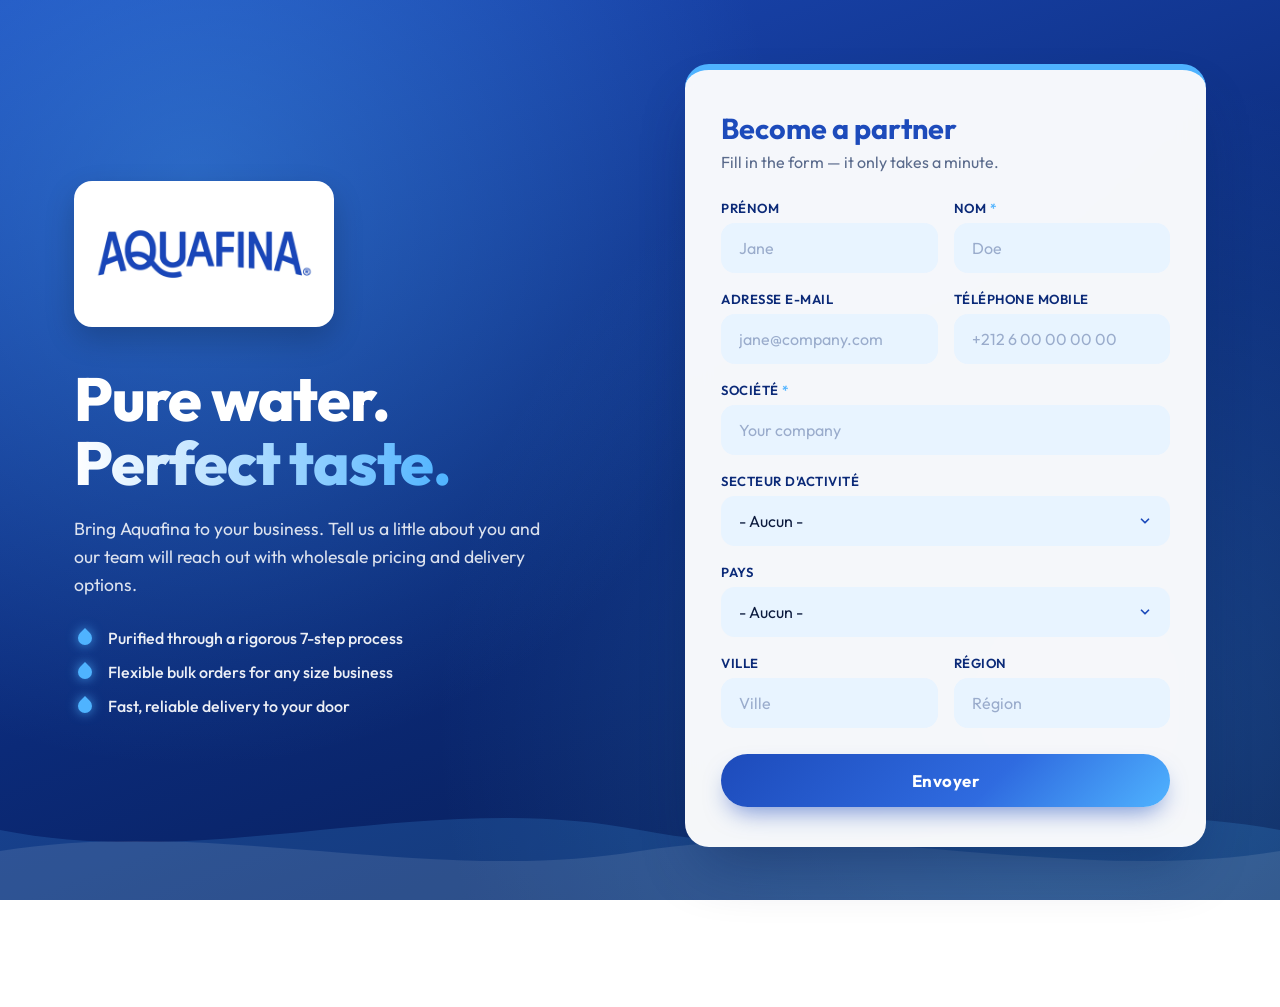
==== index.html @ bd02afce "adding required fields" ====
<!DOCTYPE html>
<html lang="en">
<head>
    <meta charset="UTF-8">
    <meta name="viewport" content="width=device-width, initial-scale=1.0">
    <META HTTP-EQUIV="Content-type" CONTENT="text/html; charset=UTF-8">
    <title>Aquafina | Get in Touch</title>
    <link rel="preconnect" href="https://fonts.googleapis.com">
    <link rel="preconnect" href="https://fonts.gstatic.com" crossorigin>
    <link href="https://fonts.googleapis.com/css2?family=Outfit:wght@400;500;600;700;800&display=swap" rel="stylesheet">
    <link rel="stylesheet" href="./style.css">
</head>
<body>

<div class="ocean" aria-hidden="true">
    <span class="bubble"></span><span class="bubble"></span><span class="bubble"></span>
    <span class="bubble"></span><span class="bubble"></span><span class="bubble"></span>
    <span class="bubble"></span><span class="bubble"></span>
</div>

<main class="page">

    <section class="hero">
        <img class="logo" src="./logo.png" alt="Aquafina">
        <h1>Pure water.<br><span>Perfect taste.</span></h1>
        <p>Bring Aquafina to your business. Tell us a little about you and our team will reach out with wholesale pricing and delivery options.</p>
        <ul class="perks">
            <li>Purified through a rigorous 7-step process</li>
            <li>Flexible bulk orders for any size business</li>
            <li>Fast, reliable delivery to your door</li>
        </ul>
    </section>

    <section class="card">
        <h2>Become a partner</h2>
        <p class="sub">Fill in the form &mdash; it only takes a minute.</p>

<!--  ----------------------------------------------------------------------  -->
<!--  NOTE: Please add the following <META> element to your page <HEAD>.      -->
<!--  If necessary, please modify the charset parameter to specify the        -->
<!--  character set of your HTML page.                                        -->
<!--  ----------------------------------------------------------------------  -->


<!--  ----------------------------------------------------------------------  -->
<!--  NOTE: Please add the following <FORM> element to your page.             -->
<!--  ----------------------------------------------------------------------  -->

<form action="https://webto.salesforce.com/servlet/servlet.WebToLead?encoding=UTF-8&orgId=00Dak00001Ex1m8" method="POST">

<input type=hidden name="oid" value="00Dak00001Ex1m8">
<input type=hidden name="retURL" value="http://">

<!--  ----------------------------------------------------------------------  -->
<!--  NOTE: These fields are optional debugging elements. Please uncomment    -->
<!--  these lines if you wish to test in debug mode.                          -->
<!--  <input type="hidden" name="debug" value=1>                              -->
<!--  <input type="hidden" name="debugEmail" value="chaoukatweb@gmail.com">   -->
<!--  ----------------------------------------------------------------------  -->

<div class="row">
    <div class="field">
        <label for="first_name">Prénom</label>
        <input id="first_name" maxlength="40" name="first_name" type="text" placeholder="Jane" />
    </div>
    <div class="field">
        <label for="last_name">Nom</label>
        <input id="last_name" maxlength="80" name="last_name" type="text" placeholder="Doe" required />
    </div>
</div>

<div class="row">
    <div class="field">
        <label for="email">Adresse e-mail</label>
        <input id="email" maxlength="80" name="email" type="email" placeholder="jane@company.com" />
    </div>
    <div class="field">
        <label for="mobile">Téléphone mobile</label>
        <input id="mobile" maxlength="40" name="mobile" type="tel" placeholder="+212 6 00 00 00 00" />
    </div>
</div>

<div class="field">
    <label for="company">Société</label>
    <input id="company" maxlength="40" name="company" type="text" placeholder="Your company" required />
</div>

<div class="field">
    <label for="industry">Secteur d'activité </label>
    <select id="industry" name="industry" required><option value="">- Aucun -</option>



<option value="Distributors">Distributors</option>
<option value="Restaurateurs">Restaurateurs</option>
<option value="Other">Other</option>

</select>
</div>

<div class="field">
    <label for="country_code">Pays</label>
    <select id="country_code" name="country_code"><option value="">- Aucun -</option><option value="AF">Afghanistan</option>
<option value="ZA">Afrique du Sud</option>
<option value="AL">Albanie</option>
<option value="DZ">Algérie</option>
<option value="DE">Allemagne</option>
<option value="AD">Andorre</option>
<option value="AO">Angola</option>
<option value="AI">Anguilla</option>
<option value="AQ">Antarctique</option>
<option value="AG">Antigua et Barbuda</option>
<option value="SA">Arabie Saoudite</option>
<option value="AR">Argentine</option>
<option value="AM">Arménie</option>
<option value="AW">Aruba</option>
<option value="AU">Australie</option>
<option value="AT">Autriche</option>
<option value="AZ">Azerbaïdjan</option>
<option value="BS">Bahamas</option>
<option value="BH">Bahreïn</option>
<option value="BD">Bangladesh</option>
<option value="BB">Barbade</option>
<option value="BE">Belgique</option>
<option value="BZ">Belize</option>
<option value="BJ">Bénin</option>
<option value="BM">Bermudes</option>
<option value="BT">Bhoutan</option>
<option value="BY">Biélorussie</option>
<option value="MM">Birmanie</option>
<option value="BO">Bolivie, État plurinational</option>
<option value="BQ">Bonaire, Saint-Eustache et Saba</option>
<option value="BA">Bosnie-Herzégovine</option>
<option value="BW">Botswana</option>
<option value="BR">Brésil</option>
<option value="BN">Brunéi Darussalam</option>
<option value="BG">Bulgarie</option>
<option value="BF">Burkina Faso</option>
<option value="BI">Burundi</option>
<option value="KH">Cambodge</option>
<option value="CM">Cameroun</option>
<option value="CA">Canada</option>
<option value="CV">Cap-Vert</option>
<option value="CL">Chili</option>
<option value="CN">Chine</option>
<option value="CY">Chypre</option>
<option value="CO">Colombien</option>
<option value="KM">Comores</option>
<option value="CG">Congo</option>
<option value="CD">Congo, République démocratique</option>
<option value="KR">Corée du Sud</option>
<option value="CR">Costa Rica</option>
<option value="CI">Côte d&#39;Ivoire</option>
<option value="HR">Croatie</option>
<option value="CW">Curaçao</option>
<option value="DK">Danemark</option>
<option value="DJ">Djibouti</option>
<option value="DM">Dominique</option>
<option value="EG">Égypte</option>
<option value="AE">Émirats Arabes Unis</option>
<option value="EC">Équateur</option>
<option value="ER">Érythrée</option>
<option value="ES">Espagne</option>
<option value="EE">Estonie</option>
<option value="SZ">Eswatini</option>
<option value="US">États-Unis</option>
<option value="ET">Éthiopie</option>
<option value="RU">Fédération de Russie</option>
<option value="FJ">Fidji</option>
<option value="FI">Finlande</option>
<option value="FR">France</option>
<option value="GA">Gabon</option>
<option value="GM">Gambie</option>
<option value="GE">Géorgie</option>
<option value="GS">Géorgie du Sud-et-les Îles Sandwich du Sud</option>
<option value="GH">Ghana</option>
<option value="GI">Gibraltar</option>
<option value="GR">Grèce</option>
<option value="GD">Grenade</option>
<option value="GL">Groenland</option>
<option value="GP">Guadeloupe</option>
<option value="GT">Guatemala</option>
<option value="GG">Guernesey</option>
<option value="GN">Guinée</option>
<option value="GW">Guinée-Bissau</option>
<option value="GQ">Guinée équatoriale</option>
<option value="GY">Guyana</option>
<option value="GF">Guyane française</option>
<option value="HT">Haïti</option>
<option value="HN">Honduras</option>
<option value="HU">Hongrie</option>
<option value="BV">Île Bouvet</option>
<option value="CX">Île Christmas</option>
<option value="IM">Île de Man</option>
<option value="NF">Île Norfolk</option>
<option value="AX">Îles Aland</option>
<option value="KY">Îles Caïmans</option>
<option value="CC">Îles Cocos (Keeling)</option>
<option value="CK">Îles Cook</option>
<option value="FO">Îles Féroé</option>
<option value="HM">Îles Heard-et-MacDonald</option>
<option value="FK">Îles Malouines</option>
<option value="SB">Îles Solomon</option>
<option value="TC">Îles Turques-et-Caïques</option>
<option value="VG">Îles Vierges britanniques</option>
<option value="IN">Inde</option>
<option value="ID">Indonésie</option>
<option value="IQ">Iraq</option>
<option value="IE">Irlande</option>
<option value="IS">Islande</option>
<option value="IL">Israël</option>
<option value="IT">Italie</option>
<option value="JM">Jamaïque</option>
<option value="JP">Japon</option>
<option value="JE">Jersey</option>
<option value="JO">Jordanie</option>
<option value="KZ">Kazakhstan</option>
<option value="KE">Kenya</option>
<option value="KI">Kiribati</option>
<option value="XK">Kosovo</option>
<option value="KW">Koweït</option>
<option value="KG">Kyrgyzstan</option>
<option value="LA">Laos, République démocratique populaire lao</option>
<option value="LS">Lesotho</option>
<option value="LV">Lettonie</option>
<option value="LB">Liban</option>
<option value="LR">Libéria</option>
<option value="LY">Libye</option>
<option value="LI">Liechtenstein</option>
<option value="LT">Lituanie</option>
<option value="LU">Luxembourg</option>
<option value="MO">Macao</option>
<option value="MK">Macédoine du Nord</option>
<option value="MG">Madagascar</option>
<option value="MY">Malaisie</option>
<option value="MW">Malawi</option>
<option value="MV">Maldives</option>
<option value="ML">Mali</option>
<option value="MT">Malte</option>
<option value="MA">Maroc</option>
<option value="MQ">Martinique</option>
<option value="MU">Maurice</option>
<option value="MR">Mauritanie</option>
<option value="YT">Mayotte</option>
<option value="MX">Mexique</option>
<option value="MD">Moldavie, République</option>
<option value="MC">Monaco</option>
<option value="MN">Mongolie</option>
<option value="ME">Monténégro</option>
<option value="MS">Montserrat</option>
<option value="MZ">Mozambique</option>
<option value="NA">Namibie</option>
<option value="NR">Nauru</option>
<option value="NP">Népal</option>
<option value="NI">Nicaragua</option>
<option value="NE">Niger</option>
<option value="NG">Nigéria</option>
<option value="NU">Niué</option>
<option value="NO">Norvège</option>
<option value="NC">Nouvelle Calédonie</option>
<option value="NZ">Nouvelle-Zélande</option>
<option value="OM">Oman</option>
<option value="UG">Ouganda</option>
<option value="UZ">Ouzbékistan</option>
<option value="PK">Pakistan</option>
<option value="PS">Palestine</option>
<option value="PA">Panama</option>
<option value="PG">Papouasie-Nouvelle-Guinée</option>
<option value="PY">Paraguay</option>
<option value="NL">Pays-Bas</option>
<option value="PE">Pérou</option>
<option value="PH">Philippines</option>
<option value="PN">Pitcairn</option>
<option value="PL">Pologne</option>
<option value="PF">Polynésie française</option>
<option value="PT">Portugal</option>
<option value="QA">Qatar</option>
<option value="CF">République centrafricaine</option>
<option value="DO">République Dominicaine</option>
<option value="RE">Réunion</option>
<option value="RO">Roumanie</option>
<option value="GB">Royaume-Uni</option>
<option value="RW">Rwanda</option>
<option value="EH">Sahara occidental</option>
<option value="BL">Saint-Barthélemy</option>
<option value="KN">Saint-Christophe-et-Niévès</option>
<option value="SH">Sainte-Hélène, Ascension et Tristan da Cunha</option>
<option value="LC">Sainte Lucie</option>
<option value="SM">Saint Marin</option>
<option value="MF">Saint-Martin (partie française)</option>
<option value="SX">Saint-Martin (Royaume des Pays-Bas)</option>
<option value="PM">Saint-Pierre-et-Miquelon</option>
<option value="VA">Saint-Siège (État de la Cité du Vatican)</option>
<option value="VC">Saint-Vincent-et-les-Grenadines</option>
<option value="SV">Salvador</option>
<option value="WS">Samoa</option>
<option value="ST">Sao Tomé-et-Principe</option>
<option value="SN">Sénégal</option>
<option value="RS">Serbie</option>
<option value="SC">Seychelles</option>
<option value="SL">Sierra Leone</option>
<option value="SG">Singapour</option>
<option value="SK">Slovaquie</option>
<option value="SI">Slovénie</option>
<option value="SO">Somalie</option>
<option value="SS">Soudan du Sud</option>
<option value="LK">Sri Lanka</option>
<option value="SE">Suède</option>
<option value="CH">Suisse</option>
<option value="SR">Suriname</option>
<option value="SJ">Svalbard et Jan Mayen</option>
<option value="TJ">Tadjikistan</option>
<option value="TW">Taïwan</option>
<option value="TZ">Tanzanie, République unie</option>
<option value="TD">Tchad</option>
<option value="CZ">Tchéquie</option>
<option value="TF">Terres australes françaises</option>
<option value="IO">Territoire britannique de l&#39;océan Indien</option>
<option value="TH">Thaïlande</option>
<option value="TL">Timor-Leste</option>
<option value="TG">Togo</option>
<option value="TK">Tokelau</option>
<option value="TO">Tonga</option>
<option value="TT">Trinité-et-Tobago</option>
<option value="TN">Tunisie</option>
<option value="TM">Turkménistan</option>
<option value="TR">Turquie</option>
<option value="TV">Tuvalu</option>
<option value="UA">Ukraine</option>
<option value="UY">Uruguay</option>
<option value="VU">Vanuatu</option>
<option value="VE">Venezuela, République Bolivarienne</option>
<option value="VN">Vietnam</option>
<option value="WF">Wallis-et-Futuna</option>
<option value="YE">Yémen</option>
<option value="ZM">Zambie</option>
<option value="ZW">Zimbabwe</option>
</select>
</div>

<div class="row">
    <div class="field">
        <label for="city">Ville</label>
        <input id="city" maxlength="40" name="city" type="text" placeholder="Ville" />
    </div>
    <div class="field">
        <label for="00Nak00005GjudP">Région</label>
        <input id="00Nak00005GjudP" maxlength="10" name="00Nak00005GjudP" type="text" placeholder="Région" />
    </div>
</div>


<input type="hidden" id="lead_source" name="lead_source" value="Web" />

<button type="submit" name="submit">Envoyer</button>

</form>

    </section>

</main>

<svg class="waves" viewBox="0 0 1440 200" preserveAspectRatio="none" aria-hidden="true">
    <path class="wave w1" d="M0,100 C240,160 480,40 720,100 C960,160 1200,40 1440,100 L1440,200 L0,200 Z"/>
    <path class="wave w2" d="M0,130 C240,80 480,180 720,130 C960,80 1200,180 1440,130 L1440,200 L0,200 Z"/>
</svg>

<script src="./script.js"></script>
</body>
</html>
---- style.css ----
/* ==========================================================
   Aquafina – Web-to-Lead form
   ========================================================== */

:root {
    --aqua-blue: #1d4bbb;      /* logo blue */
    --aqua-deep: #0b2a78;
    --aqua-navy: #071a4d;
    --aqua-sky: #4fb3ff;
    --aqua-ice: #e8f4ff;
    --white: #ffffff;
    --text: #0d1b3e;
    --muted: #5a6b8c;
    --radius: 14px;
    --shadow: 0 30px 60px -20px rgba(7, 26, 77, 0.45);
}

* { box-sizing: border-box; }

html, body { height: 100%; }

body {
    margin: 0;
    font-family: "Outfit", system-ui, -apple-system, "Segoe UI", sans-serif;
    color: var(--text);
    min-height: 100vh;
    overflow-x: hidden;
    background:
        radial-gradient(circle at 15% 20%, rgba(79, 179, 255, 0.35), transparent 45%),
        radial-gradient(circle at 85% 80%, rgba(79, 179, 255, 0.25), transparent 50%),
        linear-gradient(160deg, var(--aqua-blue) 0%, var(--aqua-deep) 55%, var(--aqua-navy) 100%);
    background-attachment: fixed;
}

/* ---------- Layout ---------- */

.page {
    position: relative;
    z-index: 2;
    max-width: 1180px;
    margin: 0 auto;
    padding: 64px 24px 160px;
    display: grid;
    grid-template-columns: 1.05fr 1fr;
    gap: 64px;
    align-items: center;
    min-height: 100vh;
}

/* ---------- Hero ---------- */

.hero { color: var(--white); animation: rise 0.8s ease-out both; }

.logo {
    width: 260px;
    max-width: 100%;
    background: var(--white);
    border-radius: 18px;
    padding: 10px 18px;
    box-shadow: 0 12px 30px rgba(0, 0, 0, 0.2);
    mix-blend-mode: normal;
    margin-bottom: 36px;
}

.hero h1 {
    font-size: clamp(2.4rem, 5vw, 3.8rem);
    line-height: 1.05;
    font-weight: 800;
    letter-spacing: -0.02em;
    margin: 0 0 20px;
}

.hero h1 span {
    background: linear-gradient(90deg, #ffffff, var(--aqua-sky));
    -webkit-background-clip: text;
    background-clip: text;
    color: transparent;
}

.hero p {
    font-size: 1.1rem;
    line-height: 1.6;
    color: rgba(255, 255, 255, 0.85);
    max-width: 480px;
    margin: 0 0 28px;
}

.perks { list-style: none; padding: 0; margin: 0; }

.perks li {
    position: relative;
    padding-left: 34px;
    margin-bottom: 14px;
    font-weight: 500;
    color: rgba(255, 255, 255, 0.92);
}

/* little water-drop bullet */
.perks li::before {
    content: "";
    position: absolute;
    left: 4px;
    top: 3px;
    width: 14px;
    height: 14px;
    background: var(--aqua-sky);
    border-radius: 0 50% 50% 50%;
    transform: rotate(45deg);
    box-shadow: 0 0 12px rgba(79, 179, 255, 0.8);
}

/* ---------- Card ---------- */

.card {
    background: rgba(255, 255, 255, 0.96);
    backdrop-filter: blur(12px);
    border-radius: 24px;
    padding: 40px 36px;
    box-shadow: var(--shadow);
    border-top: 6px solid var(--aqua-sky);
    animation: rise 0.8s 0.15s ease-out both;
}

.card h2 {
    margin: 0 0 6px;
    font-size: 1.8rem;
    font-weight: 700;
    color: var(--aqua-blue);
}

.card .sub { margin: 0 0 28px; color: var(--muted); }

/* ---------- Form ---------- */

form { display: flex; flex-direction: column; gap: 18px; }

.row { display: grid; grid-template-columns: 1fr 1fr; gap: 16px; }

.field { display: flex; flex-direction: column; gap: 7px; }

label {
    font-size: 0.82rem;
    font-weight: 600;
    letter-spacing: 0.04em;
    text-transform: uppercase;
    color: var(--aqua-deep);
}

input[type="text"],
input[type="email"],
input[type="tel"],
select {
    width: 100%;
    font: inherit;
    font-size: 1rem;
    color: var(--text);
    padding: 13px 16px;
    background: var(--aqua-ice);
    border: 2px solid transparent;
    border-radius: var(--radius);
    outline: none;
    transition: border-color 0.2s, background 0.2s, box-shadow 0.2s;
}

input::placeholder { color: #9aaccc; }

input:hover, select:hover { background: #dcedff; }

input:focus, select:focus {
    background: var(--white);
    border-color: var(--aqua-blue);
    box-shadow: 0 0 0 5px rgba(29, 75, 187, 0.15);
}

select {
    appearance: none;
    -webkit-appearance: none;
    cursor: pointer;
    padding-right: 42px;
    background-image: url("data:image/svg+xml,%3Csvg xmlns='http://www.w3.org/2000/svg' width='14' height='14' viewBox='0 0 24 24' fill='none' stroke='%231d4bbb' stroke-width='3' stroke-linecap='round' stroke-linejoin='round'%3E%3Cpolyline points='6 9 12 15 18 9'/%3E%3C/svg%3E");
    background-repeat: no-repeat;
    background-position: right 16px center;
}

/* required marker */
.field:has(input[required]) label::after {
    content: " *";
    color: var(--aqua-sky);
}

/* ---------- Button ---------- */

button[type="submit"] {
    position: relative;
    overflow: hidden;
    margin-top: 8px;
    padding: 16px;
    font: inherit;
    font-size: 1.05rem;
    font-weight: 700;
    letter-spacing: 0.03em;
    color: var(--white);
    background: linear-gradient(135deg, var(--aqua-blue), #2f6be0 60%, var(--aqua-sky));
    border: none;
    border-radius: 999px;
    cursor: pointer;
    box-shadow: 0 12px 24px -8px rgba(29, 75, 187, 0.6);
    transition: transform 0.2s, box-shadow 0.2s;
}

/* shine sweep */
button[type="submit"]::after {
    content: "";
    position: absolute;
    top: 0;
    left: -75%;
    width: 50%;
    height: 100%;
    background: linear-gradient(120deg, transparent, rgba(255, 255, 255, 0.45), transparent);
    transform: skewX(-20deg);
    transition: left 0.6s;
}

button[type="submit"]:hover {
    transform: translateY(-2px);
    box-shadow: 0 18px 30px -8px rgba(29, 75, 187, 0.7);
}

button[type="submit"]:hover::after { left: 130%; }
button[type="submit"]:active { transform: translateY(0); }

/* ---------- Bubbles ---------- */

.ocean {
    position: fixed;
    inset: 0;
    z-index: 1;
    pointer-events: none;
    overflow: hidden;
}

.bubble {
    position: absolute;
    bottom: -80px;
    border-radius: 50%;
    background: radial-gradient(circle at 30% 30%, rgba(255, 255, 255, 0.7), rgba(255, 255, 255, 0.08) 60%);
    border: 1px solid rgba(255, 255, 255, 0.35);
    animation: float linear infinite;
}

.bubble:nth-child(1) { left: 5%;  width: 28px; height: 28px; animation-duration: 14s; }
.bubble:nth-child(2) { left: 18%; width: 14px; height: 14px; animation-duration: 10s; animation-delay: 2s; }
.bubble:nth-child(3) { left: 32%; width: 40px; height: 40px; animation-duration: 18s; animation-delay: 4s; }
.bubble:nth-child(4) { left: 47%; width: 18px; height: 18px; animation-duration: 12s; animation-delay: 1s; }
.bubble:nth-child(5) { left: 60%; width: 34px; height: 34px; animation-duration: 16s; animation-delay: 6s; }
.bubble:nth-child(6) { left: 74%; width: 12px; height: 12px; animation-duration: 9s;  animation-delay: 3s; }
.bubble:nth-child(7) { left: 86%; width: 26px; height: 26px; animation-duration: 15s; animation-delay: 5s; }
.bubble:nth-child(8) { left: 94%; width: 16px; height: 16px; animation-duration: 11s; animation-delay: 7s; }

/* ---------- Waves ---------- */

.waves {
    position: fixed;
    left: 0;
    bottom: 0;
    width: 100%;
    height: 140px;
    z-index: 0;
    pointer-events: none;
}

.wave { animation: sway 8s ease-in-out infinite alternate; }
.w1 { fill: rgba(79, 179, 255, 0.18); }
.w2 { fill: rgba(255, 255, 255, 0.10); animation-duration: 11s; animation-direction: alternate-reverse; }

/* ---------- Animations ---------- */

@keyframes float {
    0%   { transform: translateY(0) translateX(0); opacity: 0; }
    10%  { opacity: 1; }
    50%  { transform: translateY(-55vh) translateX(20px); }
    100% { transform: translateY(-115vh) translateX(-10px); opacity: 0; }
}

@keyframes sway {
    from { transform: translateX(-40px); }
    to   { transform: translateX(40px); }
}

@keyframes rise {
    from { opacity: 0; transform: translateY(24px); }
    to   { opacity: 1; transform: translateY(0); }
}

@media (prefers-reduced-motion: reduce) {
    *, *::before, *::after { animation: none !important; transition: none !important; }
}

/* ---------- Responsive ---------- */

@media (max-width: 900px) {
    .page {
        grid-template-columns: 1fr;
        gap: 40px;
        padding-top: 40px;
    }
    .hero { text-align: center; }
    .hero p { margin-left: auto; margin-right: auto; }
    .perks { display: inline-block; text-align: left; }
    .logo { margin-left: auto; margin-right: auto; display: block; }
}

@media (max-width: 520px) {
    .card { padding: 30px 22px; }
    .row { grid-template-columns: 1fr; }
}
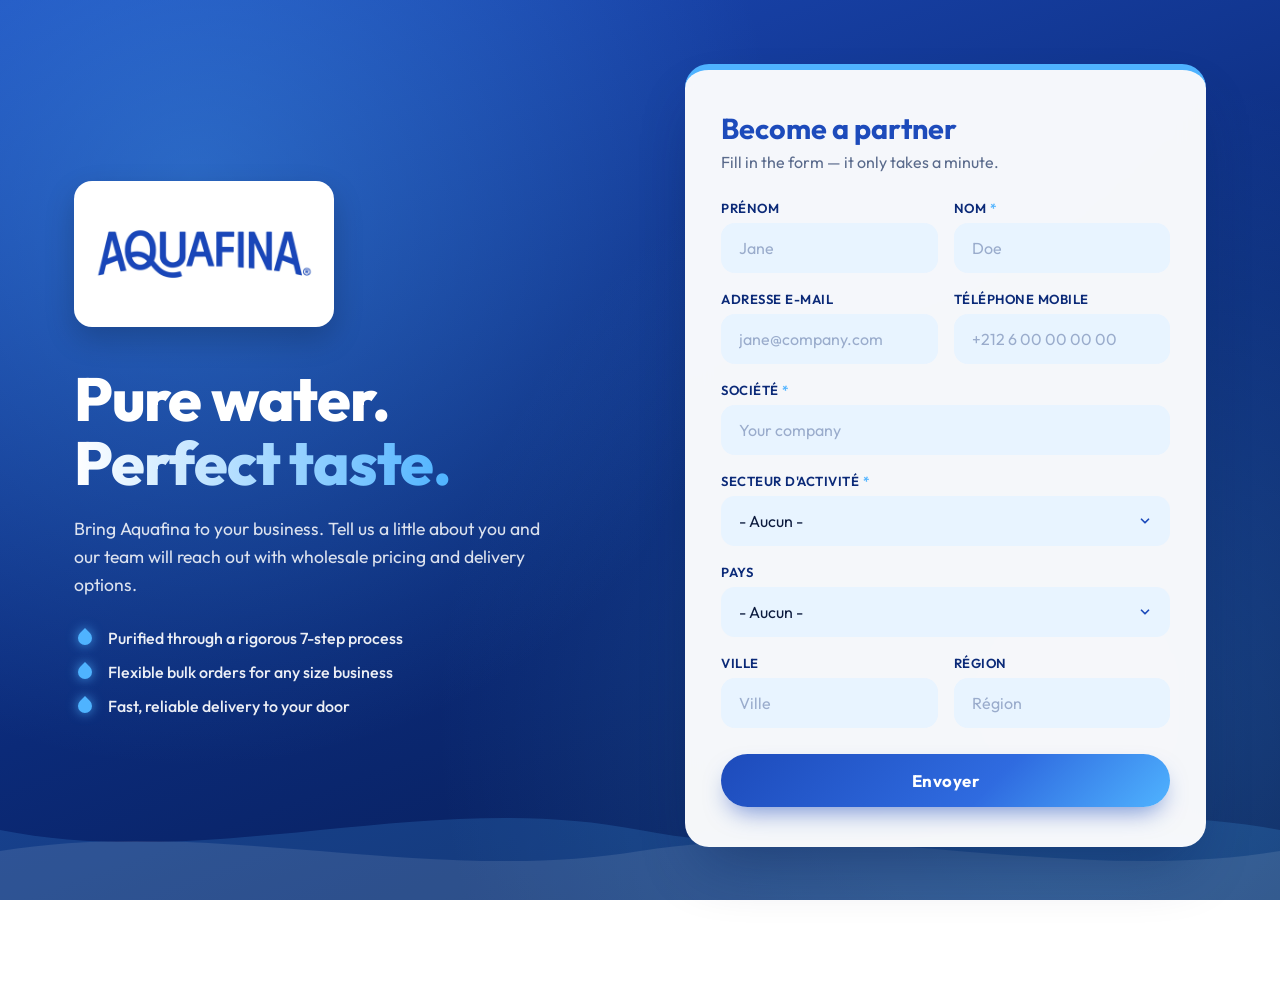
==== commit 25769123: "adding favicon" ====
--- a/index.html
+++ b/index.html
@@ -9,6 +9,8 @@
     <link rel="preconnect" href="https://fonts.gstatic.com" crossorigin>
     <link href="https://fonts.googleapis.com/css2?family=Outfit:wght@400;500;600;700;800&display=swap" rel="stylesheet">
     <link rel="stylesheet" href="./style.css">
+
+    <link rel="shortcut icon" href="./image.png" type="image/x-icon">
 </head>
 <body>
 
--- a/style.css
+++ b/style.css
@@ -314,3 +314,9 @@
     .card { padding: 30px 22px; }
     .row { grid-template-columns: 1fr; }
 }
+
+
+.field:has(select[required]) label::after {
+    content: " *";
+    color: var(--aqua-sky);
+}
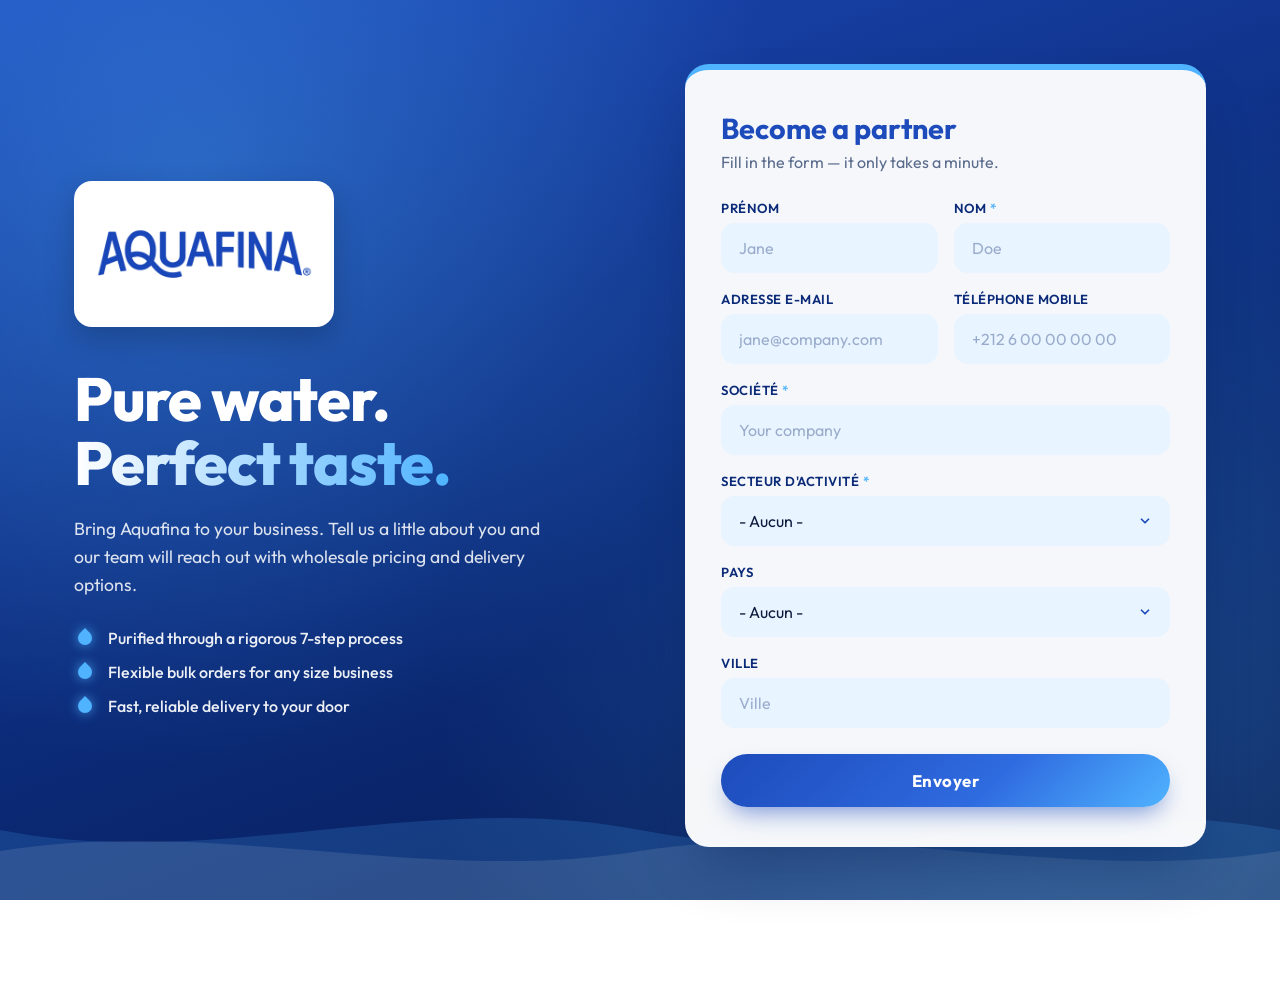
==== commit 62af23d4: "removing region from the form" ====
--- a/index.html
+++ b/index.html
@@ -9,8 +9,6 @@
     <link rel="preconnect" href="https://fonts.gstatic.com" crossorigin>
     <link href="https://fonts.googleapis.com/css2?family=Outfit:wght@400;500;600;700;800&display=swap" rel="stylesheet">
     <link rel="stylesheet" href="./style.css">
-
-    <link rel="shortcut icon" href="./image.png" type="image/x-icon">
 </head>
 <body>
 
@@ -340,15 +338,9 @@
 </select>
 </div>
 
-<div class="row">
-    <div class="field">
-        <label for="city">Ville</label>
-        <input id="city" maxlength="40" name="city" type="text" placeholder="Ville" />
-    </div>
-    <div class="field">
-        <label for="00Nak00005GjudP">Région</label>
-        <input id="00Nak00005GjudP" maxlength="10" name="00Nak00005GjudP" type="text" placeholder="Région" />
-    </div>
+<div class="field">
+    <label for="city">Ville</label>
+    <input id="city" maxlength="40" name="city" type="text" placeholder="Ville" />
 </div>
 
 
@@ -366,7 +358,5 @@
     <path class="wave w1" d="M0,100 C240,160 480,40 720,100 C960,160 1200,40 1440,100 L1440,200 L0,200 Z"/>
     <path class="wave w2" d="M0,130 C240,80 480,180 720,130 C960,80 1200,180 1440,130 L1440,200 L0,200 Z"/>
 </svg>
-
-<script src="./script.js"></script>
 </body>
 </html>
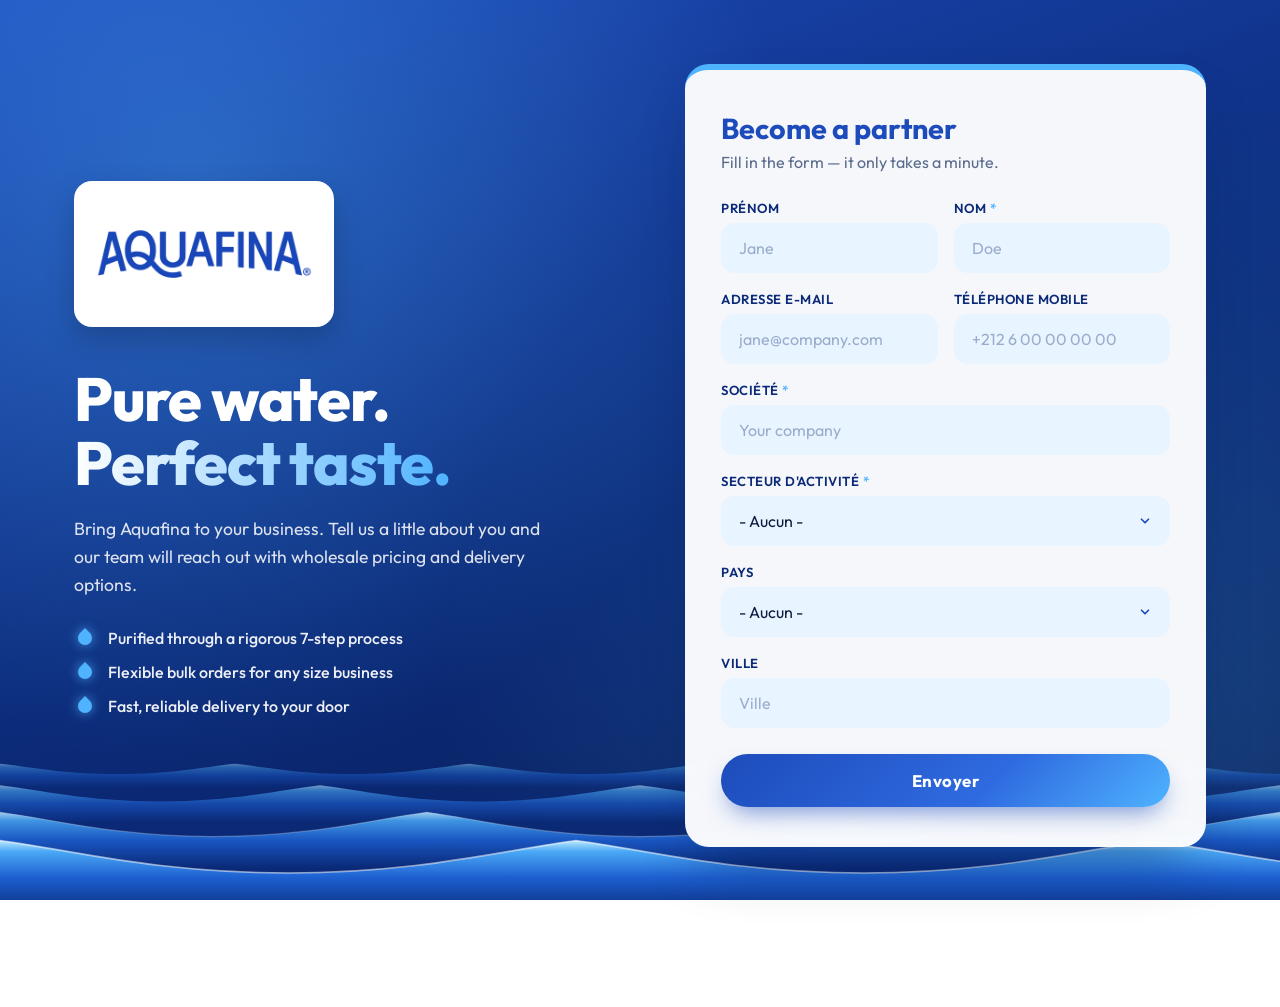
==== commit 8425168b: "Updating the waves display" ====
--- a/index.html
+++ b/index.html
@@ -9,6 +9,8 @@
     <link rel="preconnect" href="https://fonts.gstatic.com" crossorigin>
     <link href="https://fonts.googleapis.com/css2?family=Outfit:wght@400;500;600;700;800&display=swap" rel="stylesheet">
     <link rel="stylesheet" href="./style.css">
+
+    <link rel="shortcut icon" href="./image.png" type="image/x-icon">
 </head>
 <body>
 
@@ -49,7 +51,11 @@
 <form action="https://webto.salesforce.com/servlet/servlet.WebToLead?encoding=UTF-8&orgId=00Dak00001Ex1m8" method="POST">
 
 <input type=hidden name="oid" value="00Dak00001Ex1m8">
-<input type=hidden name="retURL" value="http://">
+<input type=hidden id="retURL" name="retURL" value="https://chaoukat99.github.io/AuqafinaResource/thank-you.html">
+<script>
+    // Salesforce needs an absolute URL, so build it from wherever this page is hosted.
+    document.getElementById("retURL").value = new URL("thank-you.html", location.href).href;
+</script>
 
 <!--  ----------------------------------------------------------------------  -->
 <!--  NOTE: These fields are optional debugging elements. Please uncomment    -->
@@ -354,9 +360,22 @@
 
 </main>
 
-<svg class="waves" viewBox="0 0 1440 200" preserveAspectRatio="none" aria-hidden="true">
-    <path class="wave w1" d="M0,100 C240,160 480,40 720,100 C960,160 1200,40 1440,100 L1440,200 L0,200 Z"/>
-    <path class="wave w2" d="M0,130 C240,80 480,180 720,130 C960,80 1200,180 1440,130 L1440,200 L0,200 Z"/>
+<svg class="waves" viewBox="0 0 1440 320" preserveAspectRatio="none" aria-hidden="true">
+    <defs>
+        <linearGradient id="sea-water" gradientUnits="userSpaceOnUse" x1="0" y1="0" x2="0" y2="110">
+            <stop offset="0"/>
+            <stop offset="0.15"/>
+            <stop offset="0.5"/>
+            <stop offset="1"/>
+        </linearGradient>
+        <!-- one wavelength = 480 units: sharp crest + wide flat trough, repeated 9x -->
+        <path id="wave" fill="url(#sea-water)" vector-effect="non-scaling-stroke"
+              d="M-480 0 c60 14 130 48 240 48 c110 0 180-34 240-48 c60 14 130 48 240 48 c110 0 180-34 240-48 c60 14 130 48 240 48 c110 0 180-34 240-48 c60 14 130 48 240 48 c110 0 180-34 240-48 c60 14 130 48 240 48 c110 0 180-34 240-48 c60 14 130 48 240 48 c110 0 180-34 240-48 c60 14 130 48 240 48 c110 0 180-34 240-48 c60 14 130 48 240 48 c110 0 180-34 240-48 c60 14 130 48 240 48 c110 0 180-34 240-48 V1000 H-480 Z"/>
+    </defs>
+    <g class="layer far"><g class="swell"><use class="wave" href="#wave"/></g></g>
+    <g class="layer mid"><g class="swell"><use class="wave" href="#wave"/></g></g>
+    <g class="layer near"><g class="swell"><use class="wave" href="#wave"/></g></g>
+    <g class="layer front"><g class="swell"><use class="wave" href="#wave"/></g></g>
 </svg>
 </body>
-</html>
+</html>
--- a/style.css
+++ b/style.css
@@ -183,7 +183,8 @@
 }
 
 /* required marker */
-.field:has(input[required]) label::after {
+.field:has(input[required]) label::after,
+.field:has(select[required]) label::after {
     content: " *";
     color: var(--aqua-sky);
 }
@@ -229,6 +230,60 @@
 button[type="submit"]:hover::after { left: 130%; }
 button[type="submit"]:active { transform: translateY(0); }
 
+/* ---------- Thank-you page ---------- */
+
+.page-single {
+    grid-template-columns: minmax(0, 520px);
+    justify-content: center;
+}
+
+.thanks { text-align: center; }
+
+.thanks .logo {
+    width: 200px;
+    margin: 0 auto 28px;
+    display: block;
+    box-shadow: none;
+}
+
+.check {
+    width: 76px;
+    height: 76px;
+    margin: 0 auto 22px;
+    display: grid;
+    place-items: center;
+    color: var(--white);
+    background: linear-gradient(135deg, var(--aqua-blue), var(--aqua-sky));
+    border-radius: 50%;
+    box-shadow: 0 0 0 10px var(--aqua-ice), 0 12px 24px -8px rgba(29, 75, 187, 0.6);
+    animation: pop 0.5s 0.4s ease-out both;
+}
+
+.check svg { width: 38px; height: 38px; }
+
+.btn {
+    display: inline-block;
+    padding: 14px 32px;
+    font-weight: 700;
+    letter-spacing: 0.03em;
+    color: var(--white);
+    text-decoration: none;
+    background: linear-gradient(135deg, var(--aqua-blue), #2f6be0 60%, var(--aqua-sky));
+    border-radius: 999px;
+    box-shadow: 0 12px 24px -8px rgba(29, 75, 187, 0.6);
+    transition: transform 0.2s, box-shadow 0.2s;
+}
+
+.btn:hover {
+    transform: translateY(-2px);
+    box-shadow: 0 18px 30px -8px rgba(29, 75, 187, 0.7);
+}
+
+@keyframes pop {
+    from { opacity: 0; transform: scale(0.4); }
+    to   { opacity: 1; transform: scale(1); }
+}
+
 /* ---------- Bubbles ---------- */
 
 .ocean {
@@ -257,21 +312,72 @@
 .bubble:nth-child(7) { left: 86%; width: 26px; height: 26px; animation-duration: 15s; animation-delay: 5s; }
 .bubble:nth-child(8) { left: 94%; width: 16px; height: 16px; animation-duration: 11s; animation-delay: 7s; }
 
-/* ---------- Waves ---------- */
+/* ---------- Sea waves ----------
+   One wave shape (#wave in the HTML) is drawn at 4 distances.
+   Far layers sit higher on screen and are smaller, slower and fainter;
+   that difference in speed (parallax) is what the eye reads as depth.
+   ------------------------------------------------------------------ */
 
 .waves {
     position: fixed;
     left: 0;
     bottom: 0;
     width: 100%;
-    height: 140px;
+    height: clamp(150px, 24vh, 280px);
     z-index: 0;
     pointer-events: none;
-}
-
-.wave { animation: sway 8s ease-in-out infinite alternate; }
-.w1 { fill: rgba(79, 179, 255, 0.18); }
-.w2 { fill: rgba(255, 255, 255, 0.10); animation-duration: 11s; animation-direction: alternate-reverse; }
+    stroke-linejoin: round;
+}
+
+/* Water colour, top to bottom: light caught on the crest -> clear blue -> deep water.
+   The bright band is thin (0-15%) so only the tip of each wave shines, like real sea. */
+#sea-water stop:nth-child(1) { stop-color: #b8e6ff; }
+#sea-water stop:nth-child(2) { stop-color: #4aa8f5; }
+#sea-water stop:nth-child(3) { stop-color: #1d5fd0; }
+#sea-water stop:nth-child(4) { stop-color: var(--aqua-deep); }
+
+/* One row of settings per depth.
+   --y       height of the waterline (viewBox units: 0 = top, 320 = bottom)
+   --sx/--sy wavelength / wave height (perspective: far waves look smaller)
+   --alpha   far water fades into the background haze
+   --drift   time to travel one wavelength (far = slow, near = fast)
+   --swell   time for one rise (or fall) of the swell
+   --dir     the mid layer runs against the others = cross-sea chop */
+.layer.far   { --y: 118px; --sx: 0.55; --sy: 0.32; --alpha: 0.45; --drift: 28s; --swell: 7s;   --delay: -3s; }
+.layer.mid   { --y: 150px; --sx: 0.75; --sy: 0.5;  --alpha: 0.6;  --drift: 21s; --swell: 5.5s; --delay: -8s; --dir: reverse; }
+.layer.near  { --y: 190px; --sx: 1;    --sy: 0.75; --alpha: 0.85; --drift: 15s; --swell: 6.5s; --delay: -5s; }
+.layer.front { --y: 232px; --sx: 1.35; --sy: 1;    --alpha: 1;    --drift: 10s; --swell: 4.8s; --delay: -1s; }
+
+.layer {
+    transform-origin: 0 0;
+    transform: translate(0, var(--y)) scale(var(--sx), var(--sy));
+    opacity: var(--alpha);
+}
+
+/* Foam line on the crests, only on the waves close enough to see it */
+.layer.near  { stroke: rgba(255, 255, 255, 0.3);  stroke-width: 1.2; }
+.layer.front { stroke: rgba(255, 255, 255, 0.55); stroke-width: 1.6; }
+
+/* Swell: the whole layer slowly rises and falls */
+.layer .swell {
+    animation: wave-swell var(--swell) ease-in-out var(--delay) infinite alternate;
+}
+
+/* Drift: the wave travels sideways at a constant speed (linear),
+   so the end of each loop lines up with the start - no visible jump */
+.layer .wave {
+    animation: wave-drift var(--drift) linear var(--delay) infinite var(--dir, normal);
+}
+
+@keyframes wave-drift {
+    from { transform: translateX(0); }
+    to   { transform: translateX(-480px); }   /* = exactly one wavelength of #wave */
+}
+
+@keyframes wave-swell {
+    from { transform: translateY(0); }
+    to   { transform: translateY(-10px); }
+}
 
 /* ---------- Animations ---------- */
 
@@ -280,11 +386,6 @@
     10%  { opacity: 1; }
     50%  { transform: translateY(-55vh) translateX(20px); }
     100% { transform: translateY(-115vh) translateX(-10px); opacity: 0; }
-}
-
-@keyframes sway {
-    from { transform: translateX(-40px); }
-    to   { transform: translateX(40px); }
 }
 
 @keyframes rise {
@@ -313,10 +414,4 @@
 @media (max-width: 520px) {
     .card { padding: 30px 22px; }
     .row { grid-template-columns: 1fr; }
-}
-
-
-.field:has(select[required]) label::after {
-    content: " *";
-    color: var(--aqua-sky);
 }
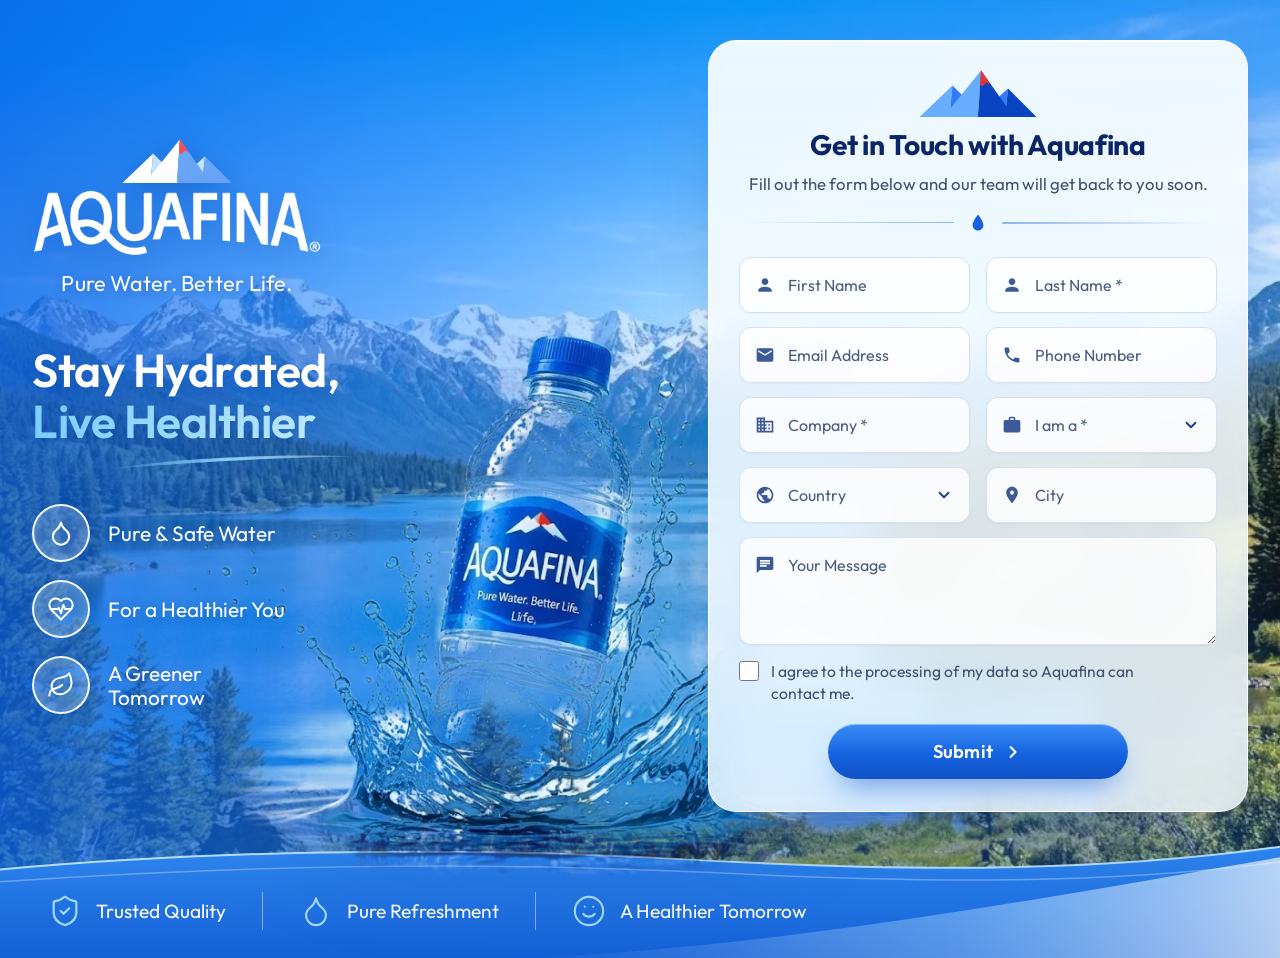
==== commit 36869fd5: "Updating the Ui of the Web to Lead form" ====
--- a/index.html
+++ b/index.html
@@ -5,44 +5,87 @@
     <meta name="viewport" content="width=device-width, initial-scale=1.0">
     <META HTTP-EQUIV="Content-type" CONTENT="text/html; charset=UTF-8">
     <title>Aquafina | Get in Touch</title>
+    <meta name="description" content="Get in touch with Aquafina. Pure Water. Better Life.">
     <link rel="preconnect" href="https://fonts.googleapis.com">
     <link rel="preconnect" href="https://fonts.gstatic.com" crossorigin>
-    <link href="https://fonts.googleapis.com/css2?family=Outfit:wght@400;500;600;700;800&display=swap" rel="stylesheet">
+    <link href="https://fonts.googleapis.com/css2?family=Outfit:wght@400;500;600;700&display=swap" rel="stylesheet">
+    <link rel="preload" as="image" href="./assets/mountain-lake.jpg">
     <link rel="stylesheet" href="./style.css">
-
-    <link rel="shortcut icon" href="./image.png" type="image/x-icon">
 </head>
 <body>
 
-<div class="ocean" aria-hidden="true">
-    <span class="bubble"></span><span class="bubble"></span><span class="bubble"></span>
-    <span class="bubble"></span><span class="bubble"></span><span class="bubble"></span>
-    <span class="bubble"></span><span class="bubble"></span>
-</div>
+<!-- Icon sprite: each icon is drawn once here and reused with <use href="#id"> -->
+<svg class="sprite" aria-hidden="true" focusable="false">
+    <defs>
+        <linearGradient id="swoosh-grad" x1="0" y1="0" x2="1" y2="0">
+            <stop offset="0" stop-color="#8fd3ff" stop-opacity="0"/>
+            <stop offset=".5" stop-color="#8fd3ff"/>
+            <stop offset="1" stop-color="#d8f1ff" stop-opacity=".3"/>
+        </linearGradient>
+    </defs>
+    <!-- brand mark -->
+    <symbol id="i-mountains" viewBox="0 0 160 64">
+        <path style="fill:var(--mk-light)" d="M2 64 46 22l-4 42z"/>
+        <path style="fill:var(--mk-mid)" d="M46 22l42 42H42z"/>
+        <path style="fill:var(--mk-mid)" d="M78 64l42-38-4 38z"/>
+        <path style="fill:var(--mk-dark)" d="M120 26l38 38h-42z"/>
+        <path style="fill:var(--mk-light)" d="M34 64 84 2l-4 62z"/>
+        <path style="fill:var(--mk-dark)" d="M84 2l44 62H80z"/>
+        <path style="fill:var(--mk-red)" d="M84 2l13 18.5-6-2.5-5 5-3.2-2.5z"/>
+    </symbol>
+    <!-- solid field icons -->
+    <symbol id="i-person" viewBox="0 0 24 24"><path d="M12 12c2.21 0 4-1.79 4-4s-1.79-4-4-4-4 1.79-4 4 1.79 4 4 4zm0 2c-2.67 0-8 1.34-8 4v2h16v-2c0-2.66-5.33-4-8-4z"/></symbol>
+    <symbol id="i-mail" viewBox="0 0 24 24"><path d="M20 4H4c-1.1 0-1.99.9-1.99 2L2 18c0 1.1.9 2 2 2h16c1.1 0 2-.9 2-2V6c0-1.1-.9-2-2-2zm0 4-8 5-8-5V6l8 5 8-5v2z"/></symbol>
+    <symbol id="i-phone" viewBox="0 0 24 24"><path d="M6.62 10.79c1.44 2.83 3.76 5.14 6.59 6.59l2.2-2.2c.27-.27.67-.36 1.02-.24 1.12.37 2.33.57 3.57.57.55 0 1 .45 1 1V20c0 .55-.45 1-1 1-9.39 0-17-7.61-17-17 0-.55.45-1 1-1h3.5c.55 0 1 .45 1 1 0 1.25.2 2.45.57 3.57.11.35.03.74-.25 1.02l-2.2 2.2z"/></symbol>
+    <symbol id="i-building" viewBox="0 0 24 24"><path d="M12 7V3H2v18h20V7H12zM6 19H4v-2h2v2zm0-4H4v-2h2v2zm0-4H4V9h2v2zm0-4H4V5h2v2zm4 12H8v-2h2v2zm0-4H8v-2h2v2zm0-4H8V9h2v2zm0-4H8V5h2v2zm10 12h-8v-2h2v-2h-2v-2h2v-2h-2V9h8v10zm-2-8h-2v2h2v-2zm0 4h-2v2h2v-2z"/></symbol>
+    <symbol id="i-briefcase" viewBox="0 0 24 24"><path d="M20 6h-4V4c0-1.11-.89-2-2-2h-4c-1.11 0-2 .89-2 2v2H4c-1.11 0-1.99.89-1.99 2L2 19c0 1.11.89 2 2 2h16c1.11 0 2-.89 2-2V8c0-1.11-.89-2-2-2zm-6 0h-4V4h4v2z"/></symbol>
+    <symbol id="i-globe" viewBox="0 0 24 24"><path d="M12 2C6.48 2 2 6.48 2 12s4.48 10 10 10 10-4.48 10-10S17.52 2 12 2zm-1 17.93c-3.95-.49-7-3.85-7-7.93 0-.62.08-1.21.21-1.79L9 15v1c0 1.1.9 2 2 2v1.93zm6.9-2.54c-.26-.81-1-1.39-1.9-1.39h-1v-3c0-.55-.45-1-1-1H8v-2h2c.55 0 1-.45 1-1V7h2c1.1 0 2-.9 2-2v-.41c2.93 1.19 5 4.06 5 7.41 0 2.08-.8 3.97-2.1 5.39z"/></symbol>
+    <symbol id="i-pin" viewBox="0 0 24 24"><path d="M12 2C8.13 2 5 5.13 5 9c0 5.25 7 13 7 13s7-7.75 7-13c0-3.87-3.13-7-7-7zm0 9.5c-1.38 0-2.5-1.12-2.5-2.5s1.12-2.5 2.5-2.5 2.5 1.12 2.5 2.5-1.12 2.5-2.5 2.5z"/></symbol>
+    <symbol id="i-chat" viewBox="0 0 24 24"><path d="M20 2H4c-1.1 0-1.99.9-1.99 2L2 22l4-4h14c1.1 0 2-.9 2-2V4c0-1.1-.9-2-2-2zM6 9h12v2H6V9zm8 5H6v-2h8v2zm4-6H6V6h12v2z"/></symbol>
+    <symbol id="i-drop-solid" viewBox="0 0 24 24"><path d="M12 2.5c-.4 0-.7.2-.9.5C9.6 5.3 5.5 10.6 5.5 14.6a6.5 6.5 0 0 0 13 0c0-4-4.1-9.3-5.6-11.6-.2-.3-.5-.5-.9-.5z"/></symbol>
+    <!-- line icons -->
+    <symbol id="i-drop" viewBox="0 0 24 24"><path d="M12 22a7 7 0 0 0 7-7c0-2-1-3.9-3-5.5s-3.5-4-4-6.5c-.5 2.5-2 4.9-4 6.5C6 11.1 5 13 5 15a7 7 0 0 0 7 7z"/></symbol>
+    <symbol id="i-heart" viewBox="0 0 24 24"><path d="M19 14c1.49-1.46 3-3.21 3-5.5A5.5 5.5 0 0 0 16.5 3c-1.76 0-3 .5-4.5 2-1.5-1.5-2.74-2-4.5-2A5.5 5.5 0 0 0 2 8.5c0 2.3 1.5 4.05 3 5.5l7 7Z"/><path d="M3.22 12H9.5l.5-1 2 4.5 2-7 1.5 3.5h5.27"/></symbol>
+    <symbol id="i-leaf" viewBox="0 0 24 24"><path d="M11 20A7 7 0 0 1 9.8 6.1C15.5 5 17 4.48 19 2c1 2 2 4.18 2 8 0 5.5-4.78 10-10 10Z"/><path d="M2 21c0-3 1.85-5.36 5.08-6C9.5 14.52 12 13 13 12"/></symbol>
+    <symbol id="i-shield" viewBox="0 0 24 24"><path d="M20 13c0 5-3.5 7.5-7.66 8.95a1 1 0 0 1-.67-.01C7.5 20.5 4 18 4 13V6a1 1 0 0 1 1-1c2 0 4.5-1.2 6.24-2.72a1.17 1.17 0 0 1 1.52 0C14.51 3.81 17 5 19 5a1 1 0 0 1 1 1z"/><path d="m9 12 2 2 4-4"/></symbol>
+    <symbol id="i-smile" viewBox="0 0 24 24"><circle cx="12" cy="12" r="10"/><path d="M8 14s1.5 2 4 2 4-2 4-2M9 9h.01M15 9h.01"/></symbol>
+    <symbol id="i-chevron" viewBox="0 0 24 24"><path d="m9 18 6-6-6-6"/></symbol>
+</svg>
 
 <main class="page">
 
-    <section class="hero">
-        <img class="logo" src="./logo.png" alt="Aquafina">
-        <h1>Pure water.<br><span>Perfect taste.</span></h1>
-        <p>Bring Aquafina to your business. Tell us a little about you and our team will reach out with wholesale pricing and delivery options.</p>
-        <ul class="perks">
-            <li>Purified through a rigorous 7-step process</li>
-            <li>Flexible bulk orders for any size business</li>
-            <li>Fast, reliable delivery to your door</li>
+    <!-- Left: brand + headline -->
+    <section class="intro" aria-labelledby="hero-title">
+        <div class="brand">
+            <svg class="brand-mark" aria-hidden="true"><use href="#i-mountains"/></svg>
+            <img class="brand-logo" src="./assets/logo-white.png" width="800" height="188" alt="Aquafina">
+            <p class="brand-tagline">Pure Water. Better Life.</p>
+        </div>
+
+        <h1 id="hero-title">Stay Hydrated, <span>Live Healthier</span></h1>
+        <svg class="swoosh" viewBox="0 0 300 22" aria-hidden="true"><path d="M2 20C80 8 190 1 298 4 190 6 90 13 2 20z" fill="url(#swoosh-grad)"/></svg>
+
+        <ul class="features">
+            <li><span class="feature-icon"><svg class="ico ico-line" aria-hidden="true"><use href="#i-drop"/></svg></span><span>Pure &amp; Safe Water</span></li>
+            <li><span class="feature-icon"><svg class="ico ico-line" aria-hidden="true"><use href="#i-heart"/></svg></span><span>For a Healthier You</span></li>
+            <li><span class="feature-icon"><svg class="ico ico-line" aria-hidden="true"><use href="#i-leaf"/></svg></span><span>A Greener Tomorrow</span></li>
         </ul>
     </section>
 
-    <section class="card">
-        <h2>Become a partner</h2>
-        <p class="sub">Fill in the form &mdash; it only takes a minute.</p>
-
-<!--  ----------------------------------------------------------------------  -->
-<!--  NOTE: Please add the following <META> element to your page <HEAD>.      -->
-<!--  If necessary, please modify the charset parameter to specify the        -->
-<!--  character set of your HTML page.                                        -->
-<!--  ----------------------------------------------------------------------  -->
-
+    <!-- Middle: bottle splashing into the lake -->
+    <div class="visual" aria-hidden="true">
+        <picture>
+            <source type="image/webp" srcset="./assets/bottle-splash.webp">
+            <img class="bottle" src="./assets/bottle-splash.png" width="800" height="619" alt="" fetchpriority="high">
+        </picture>
+    </div>
+
+    <!-- Right: Salesforce Web-to-Lead form -->
+    <section class="card" aria-labelledby="form-title">
+        <svg class="card-mark" aria-hidden="true"><use href="#i-mountains"/></svg>
+        <h2 id="form-title">Get in Touch with Aquafina</h2>
+        <p class="sub">Fill out the form below and our team will get back to you soon.</p>
+        <div class="divider" aria-hidden="true"><svg class="ico"><use href="#i-drop-solid"/></svg></div>
 
 <!--  ----------------------------------------------------------------------  -->
 <!--  NOTE: Please add the following <FORM> element to your page.             -->
@@ -64,295 +107,309 @@
 <!--  <input type="hidden" name="debugEmail" value="chaoukatweb@gmail.com">   -->
 <!--  ----------------------------------------------------------------------  -->
 
-<div class="row">
-    <div class="field">
-        <label for="first_name">Prénom</label>
-        <input id="first_name" maxlength="40" name="first_name" type="text" placeholder="Jane" />
-    </div>
-    <div class="field">
-        <label for="last_name">Nom</label>
-        <input id="last_name" maxlength="80" name="last_name" type="text" placeholder="Doe" required />
-    </div>
-</div>
-
-<div class="row">
-    <div class="field">
-        <label for="email">Adresse e-mail</label>
-        <input id="email" maxlength="80" name="email" type="email" placeholder="jane@company.com" />
-    </div>
-    <div class="field">
-        <label for="mobile">Téléphone mobile</label>
-        <input id="mobile" maxlength="40" name="mobile" type="tel" placeholder="+212 6 00 00 00 00" />
-    </div>
-</div>
-
-<div class="field">
-    <label for="company">Société</label>
-    <input id="company" maxlength="40" name="company" type="text" placeholder="Your company" required />
-</div>
-
-<div class="field">
-    <label for="industry">Secteur d'activité </label>
-    <select id="industry" name="industry" required><option value="">- Aucun -</option>
-
-
-
-<option value="Distributors">Distributors</option>
-<option value="Restaurateurs">Restaurateurs</option>
+<div class="field">
+    <svg class="ico" aria-hidden="true"><use href="#i-person"/></svg>
+    <label for="first_name">First Name</label>
+    <input id="first_name" maxlength="40" name="first_name" type="text" autocomplete="given-name" placeholder="Jane" />
+</div>
+
+<div class="field">
+    <svg class="ico" aria-hidden="true"><use href="#i-person"/></svg>
+    <label for="last_name">Last Name</label>
+    <input id="last_name" maxlength="80" name="last_name" type="text" autocomplete="family-name" placeholder="Doe" required />
+</div>
+
+<div class="field">
+    <svg class="ico" aria-hidden="true"><use href="#i-mail"/></svg>
+    <label for="email">Email Address</label>
+    <input id="email" maxlength="80" name="email" type="email" autocomplete="email" placeholder="jane@company.com" />
+</div>
+
+<div class="field">
+    <svg class="ico" aria-hidden="true"><use href="#i-phone"/></svg>
+    <label for="mobile">Phone Number</label>
+    <input id="mobile" maxlength="40" name="mobile" type="tel" autocomplete="tel" placeholder="+212 6 00 00 00 00" />
+</div>
+
+<div class="field">
+    <svg class="ico" aria-hidden="true"><use href="#i-building"/></svg>
+    <label for="company">Company</label>
+    <input id="company" maxlength="40" name="company" type="text" autocomplete="organization" placeholder="Your company" required />
+</div>
+
+<div class="field">
+    <svg class="ico" aria-hidden="true"><use href="#i-briefcase"/></svg>
+    <label for="industry">I am a</label>
+    <select id="industry" name="industry" required>
+<option value="">Select…</option>
+<option value="Distributors">Distributor</option>
+<option value="Restaurateurs">Restaurateur</option>
 <option value="Other">Other</option>
-
 </select>
 </div>
 
 <div class="field">
-    <label for="country_code">Pays</label>
-    <select id="country_code" name="country_code"><option value="">- Aucun -</option><option value="AF">Afghanistan</option>
-<option value="ZA">Afrique du Sud</option>
-<option value="AL">Albanie</option>
-<option value="DZ">Algérie</option>
-<option value="DE">Allemagne</option>
-<option value="AD">Andorre</option>
+    <svg class="ico" aria-hidden="true"><use href="#i-globe"/></svg>
+    <label for="country_code">Country</label>
+    <select id="country_code" name="country_code" autocomplete="country"><option value="">Select a country</option>
+<option value="AF">Afghanistan</option>
+<option value="AX">Åland Islands</option>
+<option value="AL">Albania</option>
+<option value="DZ">Algeria</option>
+<option value="AD">Andorra</option>
 <option value="AO">Angola</option>
 <option value="AI">Anguilla</option>
-<option value="AQ">Antarctique</option>
-<option value="AG">Antigua et Barbuda</option>
-<option value="SA">Arabie Saoudite</option>
-<option value="AR">Argentine</option>
-<option value="AM">Arménie</option>
+<option value="AQ">Antarctica</option>
+<option value="AG">Antigua &amp; Barbuda</option>
+<option value="AR">Argentina</option>
+<option value="AM">Armenia</option>
 <option value="AW">Aruba</option>
-<option value="AU">Australie</option>
-<option value="AT">Autriche</option>
-<option value="AZ">Azerbaïdjan</option>
+<option value="AU">Australia</option>
+<option value="AT">Austria</option>
+<option value="AZ">Azerbaijan</option>
 <option value="BS">Bahamas</option>
-<option value="BH">Bahreïn</option>
+<option value="BH">Bahrain</option>
 <option value="BD">Bangladesh</option>
-<option value="BB">Barbade</option>
-<option value="BE">Belgique</option>
+<option value="BB">Barbados</option>
+<option value="BY">Belarus</option>
+<option value="BE">Belgium</option>
 <option value="BZ">Belize</option>
-<option value="BJ">Bénin</option>
-<option value="BM">Bermudes</option>
-<option value="BT">Bhoutan</option>
-<option value="BY">Biélorussie</option>
-<option value="MM">Birmanie</option>
-<option value="BO">Bolivie, État plurinational</option>
-<option value="BQ">Bonaire, Saint-Eustache et Saba</option>
-<option value="BA">Bosnie-Herzégovine</option>
+<option value="BJ">Benin</option>
+<option value="BM">Bermuda</option>
+<option value="BT">Bhutan</option>
+<option value="BO">Bolivia</option>
+<option value="BA">Bosnia &amp; Herzegovina</option>
 <option value="BW">Botswana</option>
-<option value="BR">Brésil</option>
-<option value="BN">Brunéi Darussalam</option>
-<option value="BG">Bulgarie</option>
+<option value="BV">Bouvet Island</option>
+<option value="BR">Brazil</option>
+<option value="IO">British Indian Ocean Territory</option>
+<option value="VG">British Virgin Islands</option>
+<option value="BN">Brunei</option>
+<option value="BG">Bulgaria</option>
 <option value="BF">Burkina Faso</option>
 <option value="BI">Burundi</option>
-<option value="KH">Cambodge</option>
-<option value="CM">Cameroun</option>
+<option value="KH">Cambodia</option>
+<option value="CM">Cameroon</option>
 <option value="CA">Canada</option>
-<option value="CV">Cap-Vert</option>
-<option value="CL">Chili</option>
-<option value="CN">Chine</option>
-<option value="CY">Chypre</option>
-<option value="CO">Colombien</option>
-<option value="KM">Comores</option>
+<option value="CV">Cape Verde</option>
+<option value="BQ">Caribbean Netherlands</option>
+<option value="KY">Cayman Islands</option>
+<option value="CF">Central African Republic</option>
+<option value="TD">Chad</option>
+<option value="CL">Chile</option>
+<option value="CN">China</option>
+<option value="CX">Christmas Island</option>
+<option value="CC">Cocos (Keeling) Islands</option>
+<option value="CO">Colombia</option>
+<option value="KM">Comoros</option>
 <option value="CG">Congo</option>
-<option value="CD">Congo, République démocratique</option>
-<option value="KR">Corée du Sud</option>
+<option value="CD">Congo (DRC)</option>
+<option value="CK">Cook Islands</option>
 <option value="CR">Costa Rica</option>
-<option value="CI">Côte d&#39;Ivoire</option>
-<option value="HR">Croatie</option>
+<option value="CI">Côte d’Ivoire</option>
+<option value="HR">Croatia</option>
 <option value="CW">Curaçao</option>
-<option value="DK">Danemark</option>
+<option value="CY">Cyprus</option>
+<option value="CZ">Czechia</option>
+<option value="DK">Denmark</option>
 <option value="DJ">Djibouti</option>
-<option value="DM">Dominique</option>
-<option value="EG">Égypte</option>
-<option value="AE">Émirats Arabes Unis</option>
-<option value="EC">Équateur</option>
-<option value="ER">Érythrée</option>
-<option value="ES">Espagne</option>
-<option value="EE">Estonie</option>
+<option value="DM">Dominica</option>
+<option value="DO">Dominican Republic</option>
+<option value="EC">Ecuador</option>
+<option value="EG">Egypt</option>
+<option value="SV">El Salvador</option>
+<option value="GQ">Equatorial Guinea</option>
+<option value="ER">Eritrea</option>
+<option value="EE">Estonia</option>
 <option value="SZ">Eswatini</option>
-<option value="US">États-Unis</option>
-<option value="ET">Éthiopie</option>
-<option value="RU">Fédération de Russie</option>
-<option value="FJ">Fidji</option>
-<option value="FI">Finlande</option>
+<option value="ET">Ethiopia</option>
+<option value="FK">Falkland Islands</option>
+<option value="FO">Faroe Islands</option>
+<option value="FJ">Fiji</option>
+<option value="FI">Finland</option>
 <option value="FR">France</option>
+<option value="GF">French Guiana</option>
+<option value="PF">French Polynesia</option>
+<option value="TF">French Southern Territories</option>
 <option value="GA">Gabon</option>
-<option value="GM">Gambie</option>
-<option value="GE">Géorgie</option>
-<option value="GS">Géorgie du Sud-et-les Îles Sandwich du Sud</option>
+<option value="GM">Gambia</option>
+<option value="GE">Georgia</option>
+<option value="DE">Germany</option>
 <option value="GH">Ghana</option>
 <option value="GI">Gibraltar</option>
-<option value="GR">Grèce</option>
-<option value="GD">Grenade</option>
-<option value="GL">Groenland</option>
+<option value="GR">Greece</option>
+<option value="GL">Greenland</option>
+<option value="GD">Grenada</option>
 <option value="GP">Guadeloupe</option>
 <option value="GT">Guatemala</option>
-<option value="GG">Guernesey</option>
-<option value="GN">Guinée</option>
-<option value="GW">Guinée-Bissau</option>
-<option value="GQ">Guinée équatoriale</option>
+<option value="GG">Guernsey</option>
+<option value="GN">Guinea</option>
+<option value="GW">Guinea-Bissau</option>
 <option value="GY">Guyana</option>
-<option value="GF">Guyane française</option>
-<option value="HT">Haïti</option>
+<option value="HT">Haiti</option>
+<option value="HM">Heard &amp; McDonald Islands</option>
 <option value="HN">Honduras</option>
-<option value="HU">Hongrie</option>
-<option value="BV">Île Bouvet</option>
-<option value="CX">Île Christmas</option>
-<option value="IM">Île de Man</option>
-<option value="NF">Île Norfolk</option>
-<option value="AX">Îles Aland</option>
-<option value="KY">Îles Caïmans</option>
-<option value="CC">Îles Cocos (Keeling)</option>
-<option value="CK">Îles Cook</option>
-<option value="FO">Îles Féroé</option>
-<option value="HM">Îles Heard-et-MacDonald</option>
-<option value="FK">Îles Malouines</option>
-<option value="SB">Îles Solomon</option>
-<option value="TC">Îles Turques-et-Caïques</option>
-<option value="VG">Îles Vierges britanniques</option>
-<option value="IN">Inde</option>
-<option value="ID">Indonésie</option>
+<option value="HU">Hungary</option>
+<option value="IS">Iceland</option>
+<option value="IN">India</option>
+<option value="ID">Indonesia</option>
 <option value="IQ">Iraq</option>
-<option value="IE">Irlande</option>
-<option value="IS">Islande</option>
-<option value="IL">Israël</option>
-<option value="IT">Italie</option>
-<option value="JM">Jamaïque</option>
-<option value="JP">Japon</option>
+<option value="IE">Ireland</option>
+<option value="IM">Isle of Man</option>
+<option value="IL">Israel</option>
+<option value="IT">Italy</option>
+<option value="JM">Jamaica</option>
+<option value="JP">Japan</option>
 <option value="JE">Jersey</option>
-<option value="JO">Jordanie</option>
+<option value="JO">Jordan</option>
 <option value="KZ">Kazakhstan</option>
 <option value="KE">Kenya</option>
 <option value="KI">Kiribati</option>
 <option value="XK">Kosovo</option>
-<option value="KW">Koweït</option>
+<option value="KW">Kuwait</option>
 <option value="KG">Kyrgyzstan</option>
-<option value="LA">Laos, République démocratique populaire lao</option>
+<option value="LA">Laos</option>
+<option value="LV">Latvia</option>
+<option value="LB">Lebanon</option>
 <option value="LS">Lesotho</option>
-<option value="LV">Lettonie</option>
-<option value="LB">Liban</option>
-<option value="LR">Libéria</option>
-<option value="LY">Libye</option>
+<option value="LR">Liberia</option>
+<option value="LY">Libya</option>
 <option value="LI">Liechtenstein</option>
-<option value="LT">Lituanie</option>
+<option value="LT">Lithuania</option>
 <option value="LU">Luxembourg</option>
-<option value="MO">Macao</option>
-<option value="MK">Macédoine du Nord</option>
+<option value="MO">Macao SAR China</option>
 <option value="MG">Madagascar</option>
-<option value="MY">Malaisie</option>
 <option value="MW">Malawi</option>
+<option value="MY">Malaysia</option>
 <option value="MV">Maldives</option>
 <option value="ML">Mali</option>
-<option value="MT">Malte</option>
-<option value="MA">Maroc</option>
+<option value="MT">Malta</option>
 <option value="MQ">Martinique</option>
-<option value="MU">Maurice</option>
-<option value="MR">Mauritanie</option>
+<option value="MR">Mauritania</option>
+<option value="MU">Mauritius</option>
 <option value="YT">Mayotte</option>
-<option value="MX">Mexique</option>
-<option value="MD">Moldavie, République</option>
+<option value="MX">Mexico</option>
+<option value="MD">Moldova</option>
 <option value="MC">Monaco</option>
-<option value="MN">Mongolie</option>
-<option value="ME">Monténégro</option>
+<option value="MN">Mongolia</option>
+<option value="ME">Montenegro</option>
 <option value="MS">Montserrat</option>
+<option value="MA">Morocco</option>
 <option value="MZ">Mozambique</option>
-<option value="NA">Namibie</option>
+<option value="MM">Myanmar</option>
+<option value="NA">Namibia</option>
 <option value="NR">Nauru</option>
-<option value="NP">Népal</option>
+<option value="NP">Nepal</option>
+<option value="NL">Netherlands</option>
+<option value="NC">New Caledonia</option>
+<option value="NZ">New Zealand</option>
 <option value="NI">Nicaragua</option>
 <option value="NE">Niger</option>
-<option value="NG">Nigéria</option>
-<option value="NU">Niué</option>
-<option value="NO">Norvège</option>
-<option value="NC">Nouvelle Calédonie</option>
-<option value="NZ">Nouvelle-Zélande</option>
+<option value="NG">Nigeria</option>
+<option value="NU">Niue</option>
+<option value="NF">Norfolk Island</option>
+<option value="MK">North Macedonia</option>
+<option value="NO">Norway</option>
 <option value="OM">Oman</option>
-<option value="UG">Ouganda</option>
-<option value="UZ">Ouzbékistan</option>
 <option value="PK">Pakistan</option>
 <option value="PS">Palestine</option>
 <option value="PA">Panama</option>
-<option value="PG">Papouasie-Nouvelle-Guinée</option>
+<option value="PG">Papua New Guinea</option>
 <option value="PY">Paraguay</option>
-<option value="NL">Pays-Bas</option>
-<option value="PE">Pérou</option>
+<option value="PE">Peru</option>
 <option value="PH">Philippines</option>
-<option value="PN">Pitcairn</option>
-<option value="PL">Pologne</option>
-<option value="PF">Polynésie française</option>
+<option value="PN">Pitcairn Islands</option>
+<option value="PL">Poland</option>
 <option value="PT">Portugal</option>
 <option value="QA">Qatar</option>
-<option value="CF">République centrafricaine</option>
-<option value="DO">République Dominicaine</option>
 <option value="RE">Réunion</option>
-<option value="RO">Roumanie</option>
-<option value="GB">Royaume-Uni</option>
+<option value="RO">Romania</option>
+<option value="RU">Russia</option>
 <option value="RW">Rwanda</option>
-<option value="EH">Sahara occidental</option>
-<option value="BL">Saint-Barthélemy</option>
-<option value="KN">Saint-Christophe-et-Niévès</option>
-<option value="SH">Sainte-Hélène, Ascension et Tristan da Cunha</option>
-<option value="LC">Sainte Lucie</option>
-<option value="SM">Saint Marin</option>
-<option value="MF">Saint-Martin (partie française)</option>
-<option value="SX">Saint-Martin (Royaume des Pays-Bas)</option>
-<option value="PM">Saint-Pierre-et-Miquelon</option>
-<option value="VA">Saint-Siège (État de la Cité du Vatican)</option>
-<option value="VC">Saint-Vincent-et-les-Grenadines</option>
-<option value="SV">Salvador</option>
 <option value="WS">Samoa</option>
-<option value="ST">Sao Tomé-et-Principe</option>
-<option value="SN">Sénégal</option>
-<option value="RS">Serbie</option>
+<option value="SM">San Marino</option>
+<option value="ST">São Tomé &amp; Príncipe</option>
+<option value="SA">Saudi Arabia</option>
+<option value="SN">Senegal</option>
+<option value="RS">Serbia</option>
 <option value="SC">Seychelles</option>
 <option value="SL">Sierra Leone</option>
-<option value="SG">Singapour</option>
-<option value="SK">Slovaquie</option>
-<option value="SI">Slovénie</option>
-<option value="SO">Somalie</option>
-<option value="SS">Soudan du Sud</option>
+<option value="SG">Singapore</option>
+<option value="SX">Sint Maarten</option>
+<option value="SK">Slovakia</option>
+<option value="SI">Slovenia</option>
+<option value="SB">Solomon Islands</option>
+<option value="SO">Somalia</option>
+<option value="ZA">South Africa</option>
+<option value="GS">South Georgia &amp; South Sandwich Islands</option>
+<option value="KR">South Korea</option>
+<option value="SS">South Sudan</option>
+<option value="ES">Spain</option>
 <option value="LK">Sri Lanka</option>
-<option value="SE">Suède</option>
-<option value="CH">Suisse</option>
+<option value="BL">St. Barthélemy</option>
+<option value="SH">St. Helena</option>
+<option value="KN">St. Kitts &amp; Nevis</option>
+<option value="LC">St. Lucia</option>
+<option value="MF">St. Martin</option>
+<option value="PM">St. Pierre &amp; Miquelon</option>
+<option value="VC">St. Vincent &amp; Grenadines</option>
 <option value="SR">Suriname</option>
-<option value="SJ">Svalbard et Jan Mayen</option>
-<option value="TJ">Tadjikistan</option>
-<option value="TW">Taïwan</option>
-<option value="TZ">Tanzanie, République unie</option>
-<option value="TD">Tchad</option>
-<option value="CZ">Tchéquie</option>
-<option value="TF">Terres australes françaises</option>
-<option value="IO">Territoire britannique de l&#39;océan Indien</option>
-<option value="TH">Thaïlande</option>
+<option value="SJ">Svalbard &amp; Jan Mayen</option>
+<option value="SE">Sweden</option>
+<option value="CH">Switzerland</option>
+<option value="TW">Taiwan</option>
+<option value="TJ">Tajikistan</option>
+<option value="TZ">Tanzania</option>
+<option value="TH">Thailand</option>
 <option value="TL">Timor-Leste</option>
 <option value="TG">Togo</option>
 <option value="TK">Tokelau</option>
 <option value="TO">Tonga</option>
-<option value="TT">Trinité-et-Tobago</option>
-<option value="TN">Tunisie</option>
-<option value="TM">Turkménistan</option>
-<option value="TR">Turquie</option>
+<option value="TT">Trinidad &amp; Tobago</option>
+<option value="TN">Tunisia</option>
+<option value="TR">Türkiye</option>
+<option value="TM">Turkmenistan</option>
+<option value="TC">Turks &amp; Caicos Islands</option>
 <option value="TV">Tuvalu</option>
+<option value="UG">Uganda</option>
 <option value="UA">Ukraine</option>
+<option value="AE">United Arab Emirates</option>
+<option value="GB">United Kingdom</option>
+<option value="US">United States</option>
 <option value="UY">Uruguay</option>
+<option value="UZ">Uzbekistan</option>
 <option value="VU">Vanuatu</option>
-<option value="VE">Venezuela, République Bolivarienne</option>
+<option value="VA">Vatican City</option>
+<option value="VE">Venezuela</option>
 <option value="VN">Vietnam</option>
-<option value="WF">Wallis-et-Futuna</option>
-<option value="YE">Yémen</option>
-<option value="ZM">Zambie</option>
+<option value="WF">Wallis &amp; Futuna</option>
+<option value="EH">Western Sahara</option>
+<option value="YE">Yemen</option>
+<option value="ZM">Zambia</option>
 <option value="ZW">Zimbabwe</option>
 </select>
 </div>
 
 <div class="field">
-    <label for="city">Ville</label>
-    <input id="city" maxlength="40" name="city" type="text" placeholder="Ville" />
-</div>
-
+    <svg class="ico" aria-hidden="true"><use href="#i-pin"/></svg>
+    <label for="city">City</label>
+    <input id="city" maxlength="40" name="city" type="text" autocomplete="address-level2" placeholder="Casablanca" />
+</div>
+
+<div class="field field-full field-area">
+    <svg class="ico" aria-hidden="true"><use href="#i-chat"/></svg>
+    <label for="description">Your Message</label>
+    <textarea id="description" name="description" rows="3" maxlength="32000" placeholder="Tell us what you need: volumes, delivery area, questions…"></textarea>
+</div>
+
+<label class="consent">
+    <input type="checkbox" required />
+    <span>I agree to the processing of my data so Aquafina can contact me.</span>
+</label>
 
 <input type="hidden" id="lead_source" name="lead_source" value="Web" />
 
-<button type="submit" name="submit">Envoyer</button>
+<button type="submit" name="submit">Submit <svg class="ico ico-line" aria-hidden="true"><use href="#i-chevron"/></svg></button>
 
 </form>
 
@@ -360,22 +417,30 @@
 
 </main>
 
-<svg class="waves" viewBox="0 0 1440 320" preserveAspectRatio="none" aria-hidden="true">
-    <defs>
-        <linearGradient id="sea-water" gradientUnits="userSpaceOnUse" x1="0" y1="0" x2="0" y2="110">
-            <stop offset="0"/>
-            <stop offset="0.15"/>
-            <stop offset="0.5"/>
-            <stop offset="1"/>
-        </linearGradient>
-        <!-- one wavelength = 480 units: sharp crest + wide flat trough, repeated 9x -->
-        <path id="wave" fill="url(#sea-water)" vector-effect="non-scaling-stroke"
-              d="M-480 0 c60 14 130 48 240 48 c110 0 180-34 240-48 c60 14 130 48 240 48 c110 0 180-34 240-48 c60 14 130 48 240 48 c110 0 180-34 240-48 c60 14 130 48 240 48 c110 0 180-34 240-48 c60 14 130 48 240 48 c110 0 180-34 240-48 c60 14 130 48 240 48 c110 0 180-34 240-48 c60 14 130 48 240 48 c110 0 180-34 240-48 c60 14 130 48 240 48 c110 0 180-34 240-48 c60 14 130 48 240 48 c110 0 180-34 240-48 V1000 H-480 Z"/>
-    </defs>
-    <g class="layer far"><g class="swell"><use class="wave" href="#wave"/></g></g>
-    <g class="layer mid"><g class="swell"><use class="wave" href="#wave"/></g></g>
-    <g class="layer near"><g class="swell"><use class="wave" href="#wave"/></g></g>
-    <g class="layer front"><g class="swell"><use class="wave" href="#wave"/></g></g>
-</svg>
+<footer class="trust">
+    <svg class="trust-wave" viewBox="0 0 1440 160" preserveAspectRatio="none" aria-hidden="true">
+        <defs>
+            <linearGradient id="tw-fill" x1="0" y1="0" x2="0" y2="1">
+                <stop offset="0" stop-color="#2f86ee"/>
+                <stop offset="1" stop-color="#145fd6"/>
+            </linearGradient>
+            <linearGradient id="tw-shine" x1="0" y1="0" x2="1" y2="0">
+                <stop offset="0" stop-color="#d4efff" stop-opacity="0"/>
+                <stop offset=".55" stop-color="#b6e2ff" stop-opacity=".55"/>
+                <stop offset="1" stop-color="#fff" stop-opacity=".95"/>
+            </linearGradient>
+        </defs>
+        <path d="M0 44C240 18 520 14 760 30s460 20 680-16v146H0z" fill="url(#tw-fill)"/>
+        <path d="M600 160c300-18 580-80 840-132v132z" fill="url(#tw-shine)" opacity=".7"/>
+        <path d="M0 44C240 18 520 14 760 30s460 20 680-16" fill="none" stroke="#c4e8ff" stroke-opacity=".9" stroke-width="2" vector-effect="non-scaling-stroke"/>
+        <path d="M0 60C300 36 560 34 800 48s440 16 640-14" fill="none" stroke="#fff" stroke-opacity=".3" stroke-width="1.5" vector-effect="non-scaling-stroke"/>
+    </svg>
+    <ul class="trust-list">
+        <li><svg class="ico ico-line" aria-hidden="true"><use href="#i-shield"/></svg>Trusted Quality</li>
+        <li><svg class="ico ico-line" aria-hidden="true"><use href="#i-drop"/></svg>Pure Refreshment</li>
+        <li><svg class="ico ico-line" aria-hidden="true"><use href="#i-smile"/></svg>A Healthier Tomorrow</li>
+    </ul>
+</footer>
+
 </body>
-</html>+</html>
--- a/style.css
+++ b/style.css
@@ -1,212 +1,496 @@
 /* ==========================================================
-   Aquafina – Web-to-Lead form
+   Aquafina – Web-to-Lead landing page
+   Background: assets/mountain-lake.jpg  ·  Hero: assets/bottle-splash.*
    ========================================================== */
 
 :root {
-    --aqua-blue: #1d4bbb;      /* logo blue */
-    --aqua-deep: #0b2a78;
-    --aqua-navy: #071a4d;
-    --aqua-sky: #4fb3ff;
-    --aqua-ice: #e8f4ff;
+    --navy: #0b2566;
+    --blue-700: #0d47c6;
+    --blue-600: #1a5fe0;
+    --blue-300: #8fd3ff;
+    --ink: #13213f;
+    --muted: #42506e;
+    --label: #4b5c7e;
+    --icon: #3d5a98;
+    --line: #d5e0f0;
     --white: #ffffff;
-    --text: #0d1b3e;
-    --muted: #5a6b8c;
-    --radius: 14px;
-    --shadow: 0 30px 60px -20px rgba(7, 26, 77, 0.45);
-}
-
-* { box-sizing: border-box; }
-
-html, body { height: 100%; }
+    --danger: #d93036;
+    --field-h: 56px;
+    --radius-field: 12px;
+    --ease: cubic-bezier(.2, .7, .2, 1);
+    --sky: #3a90ec;
+    --text-shadow: 0 2px 12px rgba(6, 58, 150, .45);
+}
+
+*, *::before, *::after { box-sizing: border-box; }
 
 body {
     margin: 0;
+    min-height: 100vh;
+    min-height: 100svh;
+    display: flex;
+    flex-direction: column;
     font-family: "Outfit", system-ui, -apple-system, "Segoe UI", sans-serif;
-    color: var(--text);
-    min-height: 100vh;
+    color: var(--ink);
+    background: var(--sky);
     overflow-x: hidden;
+    -webkit-font-smoothing: antialiased;
+}
+
+/* Scenery – the mountain lake photo under a light azure wash, fixed behind
+   the page. Only the left side gets a deeper blue so the white headline
+   stays readable; the sky, peaks and lake show through everywhere else. */
+body::before {
+    content: "";
+    position: fixed;
+    top: 0;
+    left: 0;
+    right: 0;
+    height: 100vh;
+    height: 100lvh;
+    z-index: -1;
     background:
-        radial-gradient(circle at 15% 20%, rgba(79, 179, 255, 0.35), transparent 45%),
-        radial-gradient(circle at 85% 80%, rgba(79, 179, 255, 0.25), transparent 50%),
-        linear-gradient(160deg, var(--aqua-blue) 0%, var(--aqua-deep) 55%, var(--aqua-navy) 100%);
-    background-attachment: fixed;
+        linear-gradient(90deg, rgba(16, 98, 214, .74) 0%, rgba(26, 116, 228, .48) 30%, rgba(46, 146, 240, .1) 56%, rgba(46, 146, 240, 0) 100%),
+        linear-gradient(180deg, rgba(34, 128, 238, .3) 0%, rgba(120, 196, 255, .06) 40%, rgba(150, 210, 255, .08) 62%, rgba(24, 112, 226, .3) 100%),
+        url("./assets/mountain-lake.jpg") center 58% / cover no-repeat,
+        var(--sky);
+    filter: saturate(1.08) brightness(1.04);
+}
+
+.sprite { position: absolute; width: 0; height: 0; overflow: hidden; }
+
+.ico { width: 20px; height: 20px; flex: none; fill: currentColor; }
+
+.ico-line {
+    fill: none;
+    stroke: currentColor;
+    stroke-width: 1.7;
+    stroke-linecap: round;
+    stroke-linejoin: round;
 }
 
 /* ---------- Layout ---------- */
 
 .page {
+    flex: 1;
+    width: 100%;
+    max-width: 1520px;
+    margin: 0 auto;
+    padding: 40px 48px 24px;
+    display: grid;
+    grid-template-columns: minmax(0, 400px) minmax(0, 1fr) minmax(0, 580px);
+    grid-template-areas: "intro visual card";
+    column-gap: 24px;
+    align-items: center;
+}
+
+.intro  { grid-area: intro; }
+.visual { grid-area: visual; }
+.card   { grid-area: card; }
+
+/* ---------- Intro (left) ---------- */
+
+.intro {
     position: relative;
     z-index: 2;
-    max-width: 1180px;
-    margin: 0 auto;
-    padding: 64px 24px 160px;
+    color: var(--white);
+    animation: rise .8s var(--ease) both;
+}
+
+.brand {
+    display: flex;
+    flex-direction: column;
+    align-items: center;
+    width: fit-content;
+}
+
+.brand-mark {
+    width: 112px;
+    height: 45px;
+    margin-bottom: 6px;
+    --mk-light: #ffffff;
+    --mk-mid: #c4e3ff;
+    --mk-dark: #6aa6f6;
+    --mk-red: #ff4d4d;
+    filter: drop-shadow(0 6px 14px rgba(6, 58, 150, .35));
+}
+
+.brand-logo {
+    display: block;
+    width: 330px;
+    max-width: 100%;
+    height: auto;
+    filter: drop-shadow(0 6px 18px rgba(6, 58, 150, .35));
+}
+
+.brand-tagline {
+    margin: 12px 0 0;
+    font-size: 1.35rem;
+    letter-spacing: .01em;
+    text-shadow: var(--text-shadow);
+}
+
+.intro h1 {
+    margin: 48px 0 0;
+    font-size: clamp(2.5rem, 3.6vw, 3.4rem);
+    font-weight: 600;
+    line-height: 1.1;
+    letter-spacing: -.01em;
+    text-shadow: 0 4px 22px rgba(6, 58, 150, .4);
+}
+
+.intro h1 span {
+    display: block;
+    color: var(--blue-300);
+}
+
+@supports (-webkit-background-clip: text) or (background-clip: text) {
+    .intro h1 span {
+        color: transparent;
+        background: linear-gradient(90deg, #7ccdff 0%, #a9e0ff 60%, #d6f1ff 100%);
+        -webkit-background-clip: text;
+        background-clip: text;
+        text-shadow: none;
+        filter: drop-shadow(0 3px 14px rgba(6, 58, 150, .5));
+    }
+}
+
+.swoosh {
+    display: block;
+    width: 250px;
+    height: 20px;
+    margin: 6px 0 0 70px;
+}
+
+.features {
+    list-style: none;
+    margin: 32px 0 0;
+    padding: 0;
     display: grid;
-    grid-template-columns: 1.05fr 1fr;
-    gap: 64px;
+    gap: 18px;
+}
+
+.features li {
+    display: flex;
     align-items: center;
-    min-height: 100vh;
-}
-
-/* ---------- Hero ---------- */
-
-.hero { color: var(--white); animation: rise 0.8s ease-out both; }
-
-.logo {
-    width: 260px;
-    max-width: 100%;
-    background: var(--white);
-    border-radius: 18px;
-    padding: 10px 18px;
-    box-shadow: 0 12px 30px rgba(0, 0, 0, 0.2);
-    mix-blend-mode: normal;
-    margin-bottom: 36px;
-}
-
-.hero h1 {
-    font-size: clamp(2.4rem, 5vw, 3.8rem);
-    line-height: 1.05;
-    font-weight: 800;
-    letter-spacing: -0.02em;
-    margin: 0 0 20px;
-}
-
-.hero h1 span {
-    background: linear-gradient(90deg, #ffffff, var(--aqua-sky));
-    -webkit-background-clip: text;
-    background-clip: text;
-    color: transparent;
-}
-
-.hero p {
-    font-size: 1.1rem;
-    line-height: 1.6;
-    color: rgba(255, 255, 255, 0.85);
-    max-width: 480px;
-    margin: 0 0 28px;
-}
-
-.perks { list-style: none; padding: 0; margin: 0; }
-
-.perks li {
+    gap: 18px;
+    font-size: 1.3rem;
+    line-height: 1.2;
+    text-shadow: var(--text-shadow);
+}
+
+.features li > span:last-child { max-width: 8.6em; }
+
+.feature-icon {
+    flex: none;
+    width: 58px;
+    height: 58px;
+    display: grid;
+    place-items: center;
+    border: 2px solid rgba(255, 255, 255, .92);
+    border-radius: 50%;
+    background: rgba(255, 255, 255, .14);
+    box-shadow: 0 6px 18px rgba(6, 58, 150, .2), inset 0 0 14px rgba(255, 255, 255, .22);
+    -webkit-backdrop-filter: blur(4px);
+    backdrop-filter: blur(4px);
+}
+
+.feature-icon .ico { width: 28px; height: 28px; }
+
+/* ---------- Bottle (middle) ---------- */
+
+.visual {
     position: relative;
-    padding-left: 34px;
-    margin-bottom: 14px;
-    font-weight: 500;
-    color: rgba(255, 255, 255, 0.92);
-}
-
-/* little water-drop bullet */
-.perks li::before {
+    z-index: 1;
+    align-self: end;
+    pointer-events: none;
+    user-select: none;
+    animation: rise .9s .15s var(--ease) both;
+}
+
+/* soft light behind the bottle so it glows against the lake */
+.visual::before {
     content: "";
     position: absolute;
-    left: 4px;
-    top: 3px;
-    width: 14px;
-    height: 14px;
-    background: var(--aqua-sky);
-    border-radius: 0 50% 50% 50%;
-    transform: rotate(45deg);
-    box-shadow: 0 0 12px rgba(79, 179, 255, 0.8);
-}
-
-/* ---------- Card ---------- */
+    left: 50%;
+    top: 46%;
+    width: 120%;
+    aspect-ratio: 1.3;
+    transform: translate(-50%, -50%);
+    background: radial-gradient(closest-side, rgba(220, 242, 255, .5), rgba(170, 222, 255, .18) 55%, transparent);
+}
+
+.visual picture { display: block; position: relative; }
+
+.bottle {
+    display: block;
+    /* the photo is wider than the column: let the splash spill under
+       the headline on the left and behind the card on the right */
+    width: calc(100% + 580px);
+    max-width: none;
+    height: auto;
+    margin: 0 -260px -72px -320px;
+    filter: drop-shadow(0 30px 40px rgba(10, 60, 150, .22));
+    animation: bob 7s 1s ease-in-out infinite;
+}
+
+/* ---------- Card (right) ---------- */
 
 .card {
-    background: rgba(255, 255, 255, 0.96);
-    backdrop-filter: blur(12px);
-    border-radius: 24px;
-    padding: 40px 36px;
-    box-shadow: var(--shadow);
-    border-top: 6px solid var(--aqua-sky);
-    animation: rise 0.8s 0.15s ease-out both;
+    position: relative;
+    z-index: 3;
+    padding: 30px 38px 34px;
+    background: linear-gradient(180deg, rgba(255, 255, 255, .92), rgba(236, 246, 255, .86));
+    border: 1px solid rgba(255, 255, 255, .9);
+    border-radius: 28px;
+    box-shadow: 0 36px 70px -30px rgba(12, 64, 160, .45), inset 0 1px 0 rgba(255, 255, 255, .95);
+    -webkit-backdrop-filter: blur(18px) saturate(1.4);
+    backdrop-filter: blur(18px) saturate(1.4);
+    animation: rise .8s .1s var(--ease) both;
+}
+
+.card-mark {
+    display: block;
+    width: 120px;
+    height: 48px;
+    margin: 0 auto 12px;
+    --mk-light: #69adff;
+    --mk-mid: #2f7cf6;
+    --mk-dark: #0b44c2;
+    --mk-red: #e8352f;
 }
 
 .card h2 {
-    margin: 0 0 6px;
-    font-size: 1.8rem;
+    margin: 0;
+    text-align: center;
+    color: var(--navy);
+    font-size: clamp(1.7rem, 2.2vw, 2.1rem);
     font-weight: 700;
-    color: var(--aqua-blue);
-}
-
-.card .sub { margin: 0 0 28px; color: var(--muted); }
+    line-height: 1.15;
+    letter-spacing: -.01em;
+}
+
+.card .sub {
+    max-width: 490px;
+    margin: 10px auto 0;
+    text-wrap: balance;
+    text-align: center;
+    color: var(--muted);
+    font-size: 1.05rem;
+    line-height: 1.5;
+}
+
+.divider {
+    display: flex;
+    align-items: center;
+    gap: 14px;
+    max-width: 460px;
+    margin: 16px auto 24px;
+    color: var(--blue-600);
+}
+
+.divider::before,
+.divider::after {
+    content: "";
+    flex: 1;
+    height: 1.5px;
+    border-radius: 2px;
+    background: linear-gradient(90deg, rgba(26, 95, 224, 0), rgba(26, 95, 224, .45));
+}
+
+.divider::after { transform: scaleX(-1); }
 
 /* ---------- Form ---------- */
 
-form { display: flex; flex-direction: column; gap: 18px; }
-
-.row { display: grid; grid-template-columns: 1fr 1fr; gap: 16px; }
-
-.field { display: flex; flex-direction: column; gap: 7px; }
-
-label {
-    font-size: 0.82rem;
-    font-weight: 600;
-    letter-spacing: 0.04em;
-    text-transform: uppercase;
-    color: var(--aqua-deep);
-}
-
-input[type="text"],
-input[type="email"],
-input[type="tel"],
-select {
+form {
+    display: grid;
+    grid-template-columns: repeat(2, minmax(0, 1fr));
+    gap: 14px 16px;
+}
+
+.field { position: relative; min-width: 0; }
+.field-full { grid-column: 1 / -1; }
+
+.field > .ico {
+    position: absolute;
+    z-index: 1;
+    left: 16px;
+    top: calc(var(--field-h) / 2);
+    transform: translateY(-50%);
+    color: var(--icon);
+    pointer-events: none;
+    transition: color .2s;
+}
+
+.field input,
+.field select,
+.field textarea {
+    display: block;
     width: 100%;
+    height: var(--field-h);
+    margin: 0;
+    padding: 22px 16px 6px 48px;
     font: inherit;
     font-size: 1rem;
-    color: var(--text);
-    padding: 13px 16px;
-    background: var(--aqua-ice);
-    border: 2px solid transparent;
-    border-radius: var(--radius);
+    color: var(--ink);
+    background-color: rgba(255, 255, 255, .82);
+    border: 1.5px solid var(--line);
+    border-radius: var(--radius-field);
     outline: none;
-    transition: border-color 0.2s, background 0.2s, box-shadow 0.2s;
-}
-
-input::placeholder { color: #9aaccc; }
-
-input:hover, select:hover { background: #dcedff; }
-
-input:focus, select:focus {
-    background: var(--white);
-    border-color: var(--aqua-blue);
-    box-shadow: 0 0 0 5px rgba(29, 75, 187, 0.15);
-}
-
-select {
+    box-shadow: 0 1px 2px rgba(13, 47, 120, .05);
+    transition: border-color .2s, box-shadow .2s, background-color .2s;
+}
+
+.field textarea {
+    height: auto;
+    min-height: 108px;
+    padding-top: 28px;
+    line-height: 1.45;
+    resize: vertical;
+}
+
+.field select {
     appearance: none;
     -webkit-appearance: none;
     cursor: pointer;
-    padding-right: 42px;
-    background-image: url("data:image/svg+xml,%3Csvg xmlns='http://www.w3.org/2000/svg' width='14' height='14' viewBox='0 0 24 24' fill='none' stroke='%231d4bbb' stroke-width='3' stroke-linecap='round' stroke-linejoin='round'%3E%3Cpolyline points='6 9 12 15 18 9'/%3E%3C/svg%3E");
+    padding-right: 44px;
+    text-overflow: ellipsis;
+    background-image: url("data:image/svg+xml,%3Csvg xmlns='http://www.w3.org/2000/svg' viewBox='0 0 24 24' fill='none' stroke='%231a3f8f' stroke-width='2.5' stroke-linecap='round' stroke-linejoin='round'%3E%3Cpath d='m6 9 6 6 6-6'/%3E%3C/svg%3E");
     background-repeat: no-repeat;
     background-position: right 16px center;
-}
-
-/* required marker */
-.field:has(input[required]) label::after,
-.field:has(select[required]) label::after {
-    content: " *";
-    color: var(--aqua-sky);
-}
+    background-size: 18px;
+}
+
+.field select option { color: var(--ink); }
+
+/* the placeholders act as hints that appear on focus */
+.field input::placeholder,
+.field textarea::placeholder { color: transparent; opacity: 1; transition: color .2s; }
+.field input:focus::placeholder,
+.field textarea:focus::placeholder { color: #9aa9c4; }
+
+/* Floating label: sits small at the top of the field ... */
+.field label {
+    position: absolute;
+    z-index: 1;
+    left: 49px;
+    top: calc(var(--field-h) / 2);
+    max-width: calc(100% - 66px);
+    overflow: hidden;
+    white-space: nowrap;
+    text-overflow: ellipsis;
+    font-size: 1rem;
+    line-height: 1.25;
+    color: var(--label);
+    pointer-events: none;
+    transform-origin: left center;
+    transform: translateY(-120%) scale(.76);
+    transition: transform .2s var(--ease), color .2s;
+}
+
+.field:has(select) label { max-width: calc(100% - 96px); }
+
+.field:has([required]) label::after { content: " *"; }
+
+/* ... and rests inside it, like a placeholder, while the field is empty */
+.field:has(input:placeholder-shown:not(:-webkit-autofill)):not(:focus-within) label,
+.field:has(textarea:placeholder-shown):not(:focus-within) label,
+.field:has(option[value=""]:checked):not(:focus-within) label {
+    transform: translateY(-50%);
+}
+
+.field:has(option[value=""]:checked):not(:focus-within) select { color: transparent; }
+
+/* the message box is taller: keep its icon and label on the first line */
+.field-area > .ico { top: 28px; }
+.field-area label { top: 28px; }
+
+.field input:hover,
+.field select:hover,
+.field textarea:hover { border-color: #b4c7e5; }
+
+.field input:focus,
+.field select:focus,
+.field textarea:focus {
+    border-color: var(--blue-600);
+    background-color: var(--white);
+    box-shadow: 0 0 0 4px rgba(26, 95, 224, .14);
+}
+
+.field:focus-within > .ico,
+.field:focus-within label { color: var(--blue-600); }
+
+/* invalid only after the visitor has interacted with the field */
+.field input:user-invalid,
+.field select:user-invalid,
+.field textarea:user-invalid {
+    border-color: var(--danger);
+    box-shadow: 0 0 0 4px rgba(217, 48, 54, .12);
+}
+
+.field:has(:user-invalid) > .ico,
+.field:has(:user-invalid) label { color: var(--danger); }
+
+.field input:-webkit-autofill {
+    -webkit-text-fill-color: var(--ink);
+    box-shadow: inset 0 0 0 40px var(--white);
+}
+
+.field input:-webkit-autofill:focus {
+    box-shadow: inset 0 0 0 40px var(--white), 0 0 0 4px rgba(26, 95, 224, .14);
+}
+
+/* ---------- Consent ---------- */
+
+.consent {
+    grid-column: 1 / -1;
+    display: flex;
+    align-items: flex-start;
+    gap: 12px;
+    margin-top: 2px;
+    font-size: .98rem;
+    line-height: 1.4;
+    color: var(--muted);
+    text-wrap: pretty;
+    cursor: pointer;
+}
+
+.consent input {
+    flex: none;
+    width: 20px;
+    height: 20px;
+    margin: 0;
+    accent-color: var(--blue-600);
+    cursor: pointer;
+}
+
+.consent input:user-invalid { outline: 2px solid var(--danger); outline-offset: 2px; }
 
 /* ---------- Button ---------- */
 
 button[type="submit"] {
+    grid-column: 1 / -1;
+    justify-self: center;
     position: relative;
     overflow: hidden;
-    margin-top: 8px;
-    padding: 16px;
+    display: inline-flex;
+    align-items: center;
+    justify-content: center;
+    gap: 10px;
+    min-width: min(100%, 300px);
+    margin-top: 6px;
+    padding: 16px 48px;
     font: inherit;
-    font-size: 1.05rem;
-    font-weight: 700;
-    letter-spacing: 0.03em;
+    font-size: 1.15rem;
+    font-weight: 600;
+    letter-spacing: .01em;
     color: var(--white);
-    background: linear-gradient(135deg, var(--aqua-blue), #2f6be0 60%, var(--aqua-sky));
-    border: none;
+    background: linear-gradient(180deg, #3a8cf6 0%, #1663e0 55%, #0f52c6 100%);
+    border: 0;
     border-radius: 999px;
     cursor: pointer;
-    box-shadow: 0 12px 24px -8px rgba(29, 75, 187, 0.6);
-    transition: transform 0.2s, box-shadow 0.2s;
+    box-shadow: 0 16px 30px -12px rgba(16, 82, 198, .6), inset 0 1px 0 rgba(255, 255, 255, .4);
+    transition: transform .2s var(--ease), box-shadow .2s, filter .2s;
 }
 
 /* shine sweep */
@@ -217,180 +501,147 @@
     left: -75%;
     width: 50%;
     height: 100%;
-    background: linear-gradient(120deg, transparent, rgba(255, 255, 255, 0.45), transparent);
+    background: linear-gradient(120deg, transparent, rgba(255, 255, 255, .4), transparent);
     transform: skewX(-20deg);
-    transition: left 0.6s;
+    transition: left .6s;
+}
+
+button[type="submit"] .ico {
+    width: 20px;
+    height: 20px;
+    stroke-width: 2.4;
+    transition: transform .2s var(--ease);
 }
 
 button[type="submit"]:hover {
     transform: translateY(-2px);
-    box-shadow: 0 18px 30px -8px rgba(29, 75, 187, 0.7);
+    filter: brightness(1.06);
+    box-shadow: 0 20px 34px -12px rgba(16, 82, 198, .72), inset 0 1px 0 rgba(255, 255, 255, .4);
 }
 
 button[type="submit"]:hover::after { left: 130%; }
+button[type="submit"]:hover .ico { transform: translateX(4px); }
 button[type="submit"]:active { transform: translateY(0); }
 
+button[type="submit"]:focus-visible {
+    outline: 3px solid var(--blue-300);
+    outline-offset: 3px;
+}
+
+/* ---------- Trust band (footer) ---------- */
+
+.trust {
+    position: relative;
+    isolation: isolate;
+    padding: 56px 48px 28px;
+    color: var(--white);
+}
+
+.trust-wave {
+    position: absolute;
+    inset: 0;
+    z-index: -1;
+    width: 100%;
+    height: 100%;
+}
+
+.trust-list {
+    list-style: none;
+    max-width: 1424px;
+    margin: 0 auto;
+    padding: 0;
+    display: flex;
+    flex-wrap: wrap;
+    align-items: center;
+    row-gap: 12px;
+}
+
+.trust-list li {
+    display: flex;
+    align-items: center;
+    gap: 14px;
+    padding: 2px 36px;
+    font-size: 1.2rem;
+}
+
+.trust-list li:first-child { padding-left: 0; }
+.trust-list li + li { border-left: 1.5px solid rgba(255, 255, 255, .45); }
+
+.trust-list .ico {
+    width: 34px;
+    height: 34px;
+    color: #a6dbff;
+    stroke-width: 1.5;
+}
+
 /* ---------- Thank-you page ---------- */
 
-.page-single {
-    grid-template-columns: minmax(0, 520px);
+/* .page.page-single so the responsive .page grids below never override it */
+.page.page-single {
+    grid-template-columns: minmax(0, 540px);
+    grid-template-areas: "card";
     justify-content: center;
 }
 
 .thanks { text-align: center; }
-
-.thanks .logo {
-    width: 200px;
-    margin: 0 auto 28px;
-    display: block;
-    box-shadow: none;
-}
 
 .check {
     width: 76px;
     height: 76px;
-    margin: 0 auto 22px;
+    margin: 8px auto 22px;
     display: grid;
     place-items: center;
     color: var(--white);
-    background: linear-gradient(135deg, var(--aqua-blue), var(--aqua-sky));
+    background: linear-gradient(135deg, var(--blue-600), #4fb3ff);
     border-radius: 50%;
-    box-shadow: 0 0 0 10px var(--aqua-ice), 0 12px 24px -8px rgba(29, 75, 187, 0.6);
-    animation: pop 0.5s 0.4s ease-out both;
+    box-shadow: 0 0 0 10px rgba(26, 95, 224, .1), 0 12px 24px -8px rgba(26, 95, 224, .6);
+    animation: pop .5s .4s var(--ease) both;
 }
 
 .check svg { width: 38px; height: 38px; }
 
+.thanks .sub { margin-bottom: 28px; }
+
 .btn {
-    display: inline-block;
-    padding: 14px 32px;
-    font-weight: 700;
-    letter-spacing: 0.03em;
+    display: inline-flex;
+    align-items: center;
+    gap: 10px;
+    padding: 15px 36px;
+    font-size: 1.05rem;
+    font-weight: 600;
     color: var(--white);
     text-decoration: none;
-    background: linear-gradient(135deg, var(--aqua-blue), #2f6be0 60%, var(--aqua-sky));
+    background: linear-gradient(180deg, #3a8cf6 0%, #1663e0 55%, #0f52c6 100%);
     border-radius: 999px;
-    box-shadow: 0 12px 24px -8px rgba(29, 75, 187, 0.6);
-    transition: transform 0.2s, box-shadow 0.2s;
+    box-shadow: 0 16px 30px -12px rgba(16, 82, 198, .6), inset 0 1px 0 rgba(255, 255, 255, .4);
+    transition: transform .2s var(--ease), box-shadow .2s, filter .2s;
 }
 
 .btn:hover {
     transform: translateY(-2px);
-    box-shadow: 0 18px 30px -8px rgba(29, 75, 187, 0.7);
-}
-
-@keyframes pop {
-    from { opacity: 0; transform: scale(0.4); }
-    to   { opacity: 1; transform: scale(1); }
-}
-
-/* ---------- Bubbles ---------- */
-
-.ocean {
-    position: fixed;
-    inset: 0;
-    z-index: 1;
-    pointer-events: none;
-    overflow: hidden;
-}
-
-.bubble {
-    position: absolute;
-    bottom: -80px;
-    border-radius: 50%;
-    background: radial-gradient(circle at 30% 30%, rgba(255, 255, 255, 0.7), rgba(255, 255, 255, 0.08) 60%);
-    border: 1px solid rgba(255, 255, 255, 0.35);
-    animation: float linear infinite;
-}
-
-.bubble:nth-child(1) { left: 5%;  width: 28px; height: 28px; animation-duration: 14s; }
-.bubble:nth-child(2) { left: 18%; width: 14px; height: 14px; animation-duration: 10s; animation-delay: 2s; }
-.bubble:nth-child(3) { left: 32%; width: 40px; height: 40px; animation-duration: 18s; animation-delay: 4s; }
-.bubble:nth-child(4) { left: 47%; width: 18px; height: 18px; animation-duration: 12s; animation-delay: 1s; }
-.bubble:nth-child(5) { left: 60%; width: 34px; height: 34px; animation-duration: 16s; animation-delay: 6s; }
-.bubble:nth-child(6) { left: 74%; width: 12px; height: 12px; animation-duration: 9s;  animation-delay: 3s; }
-.bubble:nth-child(7) { left: 86%; width: 26px; height: 26px; animation-duration: 15s; animation-delay: 5s; }
-.bubble:nth-child(8) { left: 94%; width: 16px; height: 16px; animation-duration: 11s; animation-delay: 7s; }
-
-/* ---------- Sea waves ----------
-   One wave shape (#wave in the HTML) is drawn at 4 distances.
-   Far layers sit higher on screen and are smaller, slower and fainter;
-   that difference in speed (parallax) is what the eye reads as depth.
-   ------------------------------------------------------------------ */
-
-.waves {
-    position: fixed;
-    left: 0;
-    bottom: 0;
-    width: 100%;
-    height: clamp(150px, 24vh, 280px);
-    z-index: 0;
-    pointer-events: none;
-    stroke-linejoin: round;
-}
-
-/* Water colour, top to bottom: light caught on the crest -> clear blue -> deep water.
-   The bright band is thin (0-15%) so only the tip of each wave shines, like real sea. */
-#sea-water stop:nth-child(1) { stop-color: #b8e6ff; }
-#sea-water stop:nth-child(2) { stop-color: #4aa8f5; }
-#sea-water stop:nth-child(3) { stop-color: #1d5fd0; }
-#sea-water stop:nth-child(4) { stop-color: var(--aqua-deep); }
-
-/* One row of settings per depth.
-   --y       height of the waterline (viewBox units: 0 = top, 320 = bottom)
-   --sx/--sy wavelength / wave height (perspective: far waves look smaller)
-   --alpha   far water fades into the background haze
-   --drift   time to travel one wavelength (far = slow, near = fast)
-   --swell   time for one rise (or fall) of the swell
-   --dir     the mid layer runs against the others = cross-sea chop */
-.layer.far   { --y: 118px; --sx: 0.55; --sy: 0.32; --alpha: 0.45; --drift: 28s; --swell: 7s;   --delay: -3s; }
-.layer.mid   { --y: 150px; --sx: 0.75; --sy: 0.5;  --alpha: 0.6;  --drift: 21s; --swell: 5.5s; --delay: -8s; --dir: reverse; }
-.layer.near  { --y: 190px; --sx: 1;    --sy: 0.75; --alpha: 0.85; --drift: 15s; --swell: 6.5s; --delay: -5s; }
-.layer.front { --y: 232px; --sx: 1.35; --sy: 1;    --alpha: 1;    --drift: 10s; --swell: 4.8s; --delay: -1s; }
-
-.layer {
-    transform-origin: 0 0;
-    transform: translate(0, var(--y)) scale(var(--sx), var(--sy));
-    opacity: var(--alpha);
-}
-
-/* Foam line on the crests, only on the waves close enough to see it */
-.layer.near  { stroke: rgba(255, 255, 255, 0.3);  stroke-width: 1.2; }
-.layer.front { stroke: rgba(255, 255, 255, 0.55); stroke-width: 1.6; }
-
-/* Swell: the whole layer slowly rises and falls */
-.layer .swell {
-    animation: wave-swell var(--swell) ease-in-out var(--delay) infinite alternate;
-}
-
-/* Drift: the wave travels sideways at a constant speed (linear),
-   so the end of each loop lines up with the start - no visible jump */
-.layer .wave {
-    animation: wave-drift var(--drift) linear var(--delay) infinite var(--dir, normal);
-}
-
-@keyframes wave-drift {
-    from { transform: translateX(0); }
-    to   { transform: translateX(-480px); }   /* = exactly one wavelength of #wave */
-}
-
-@keyframes wave-swell {
-    from { transform: translateY(0); }
-    to   { transform: translateY(-10px); }
+    filter: brightness(1.06);
+}
+
+.btn:focus-visible {
+    outline: 3px solid var(--blue-300);
+    outline-offset: 3px;
 }
 
 /* ---------- Animations ---------- */
-
-@keyframes float {
-    0%   { transform: translateY(0) translateX(0); opacity: 0; }
-    10%  { opacity: 1; }
-    50%  { transform: translateY(-55vh) translateX(20px); }
-    100% { transform: translateY(-115vh) translateX(-10px); opacity: 0; }
-}
 
 @keyframes rise {
     from { opacity: 0; transform: translateY(24px); }
-    to   { opacity: 1; transform: translateY(0); }
+    to   { opacity: 1; transform: none; }
+}
+
+@keyframes bob {
+    0%, 100% { transform: translateY(0) rotate(0deg); }
+    50%      { transform: translateY(-10px) rotate(-.6deg); }
+}
+
+@keyframes pop {
+    from { opacity: 0; transform: scale(.4); }
+    to   { opacity: 1; transform: scale(1); }
 }
 
 @media (prefers-reduced-motion: reduce) {
@@ -399,19 +650,109 @@
 
 /* ---------- Responsive ---------- */
 
-@media (max-width: 900px) {
+@media (max-width: 1360px) {
     .page {
-        grid-template-columns: 1fr;
-        gap: 40px;
-        padding-top: 40px;
-    }
-    .hero { text-align: center; }
-    .hero p { margin-left: auto; margin-right: auto; }
-    .perks { display: inline-block; text-align: left; }
-    .logo { margin-left: auto; margin-right: auto; display: block; }
-}
-
-@media (max-width: 520px) {
-    .card { padding: 30px 22px; }
-    .row { grid-template-columns: 1fr; }
-}+        grid-template-columns: minmax(0, 360px) minmax(0, 1fr) minmax(0, 540px);
+        padding-left: 32px;
+        padding-right: 32px;
+    }
+    .brand-logo { width: 290px; }
+    .intro h1 { font-size: clamp(2.3rem, 3.6vw, 3rem); }
+    .card { padding: 28px 30px 32px; }
+    .bottle { width: calc(100% + 460px); margin-left: -240px; }
+}
+
+/* two columns: headline + bottle on the left, form on the right */
+@media (max-width: 1180px) {
+    .page {
+        grid-template-columns: minmax(0, 1fr) minmax(0, 520px);
+        grid-template-areas:
+            "intro  card"
+            "visual card";
+        column-gap: 32px;
+        row-gap: 0;
+        padding: 36px 28px 24px;
+    }
+    .intro { align-self: end; }
+    .visual { align-self: start; }
+    .visual::before { width: 100%; }
+    /* may be a little wider than the column; centred so it spills evenly */
+    .bottle {
+        --w: min(100% + 80px, 660px);
+        width: var(--w);
+        margin: -8px 0 -48px calc((100% - var(--w)) / 2);
+    }
+}
+
+/* single column on tablets and phones */
+@media (max-width: 920px) {
+    .page {
+        grid-template-columns: minmax(0, 1fr);
+        grid-template-areas:
+            "intro"
+            "visual"
+            "card";
+        max-width: 640px;
+        padding: 32px 20px 28px;
+    }
+    /* the headline is centred here, so wash from the top instead of the left */
+    body::before {
+        background:
+            linear-gradient(180deg, rgba(16, 98, 214, .66) 0%, rgba(26, 116, 228, .5) 40%, rgba(46, 146, 240, .14) 70%, rgba(24, 112, 226, .3) 100%),
+            url("./assets/mountain-lake.jpg") center 58% / cover no-repeat,
+            var(--sky);
+    }
+    .intro {
+        display: flex;
+        flex-direction: column;
+        align-items: center;
+        text-align: center;
+    }
+    .brand-mark { width: 96px; height: 38px; }
+    .brand-logo { width: 250px; }
+    .brand-tagline { margin-top: 8px; font-size: 1.15rem; }
+    .intro h1 { margin-top: 26px; font-size: clamp(2.1rem, 7.5vw, 2.8rem); }
+    .swoosh { width: 200px; margin: 4px auto 0; }
+    .features {
+        width: 100%;
+        margin-top: 24px;
+        grid-template-columns: repeat(3, minmax(0, 1fr));
+        gap: 12px;
+    }
+    .features li { flex-direction: column; gap: 10px; font-size: 1rem; }
+    .features li > span:last-child { max-width: none; }
+    .feature-icon { width: 48px; height: 48px; }
+    .feature-icon .ico { width: 24px; height: 24px; }
+    .bottle { --w: min(100%, 580px); margin: 4px 0 -40px calc((100% - var(--w)) / 2); }
+    .trust { padding: 52px 20px 24px; }
+    .trust-list { justify-content: center; }
+    .trust-list li { padding: 2px 20px; font-size: 1.05rem; }
+    .trust-list .ico { width: 28px; height: 28px; }
+}
+
+@media (max-width: 560px) {
+    .card { padding: 26px 16px 28px; border-radius: 22px; }
+    .card-mark { width: 100px; height: 40px; }
+    form { grid-template-columns: minmax(0, 1fr); gap: 12px; }
+    button[type="submit"] { width: 100%; }
+    /* full-bleed, and crop the outer droplets so the bottle itself is larger
+       without the image running past the screen edge */
+    .bottle {
+        width: calc(100% + 40px);
+        aspect-ratio: 1.08;
+        object-fit: cover;
+        margin: 0 -20px -32px;
+    }
+    .trust-list {
+        display: grid;
+        grid-template-columns: repeat(3, minmax(0, 1fr));
+    }
+    .trust-list li,
+    .trust-list li:first-child {
+        flex-direction: column;
+        gap: 6px;
+        padding: 0 6px;
+        text-align: center;
+        font-size: .9rem;
+    }
+}
